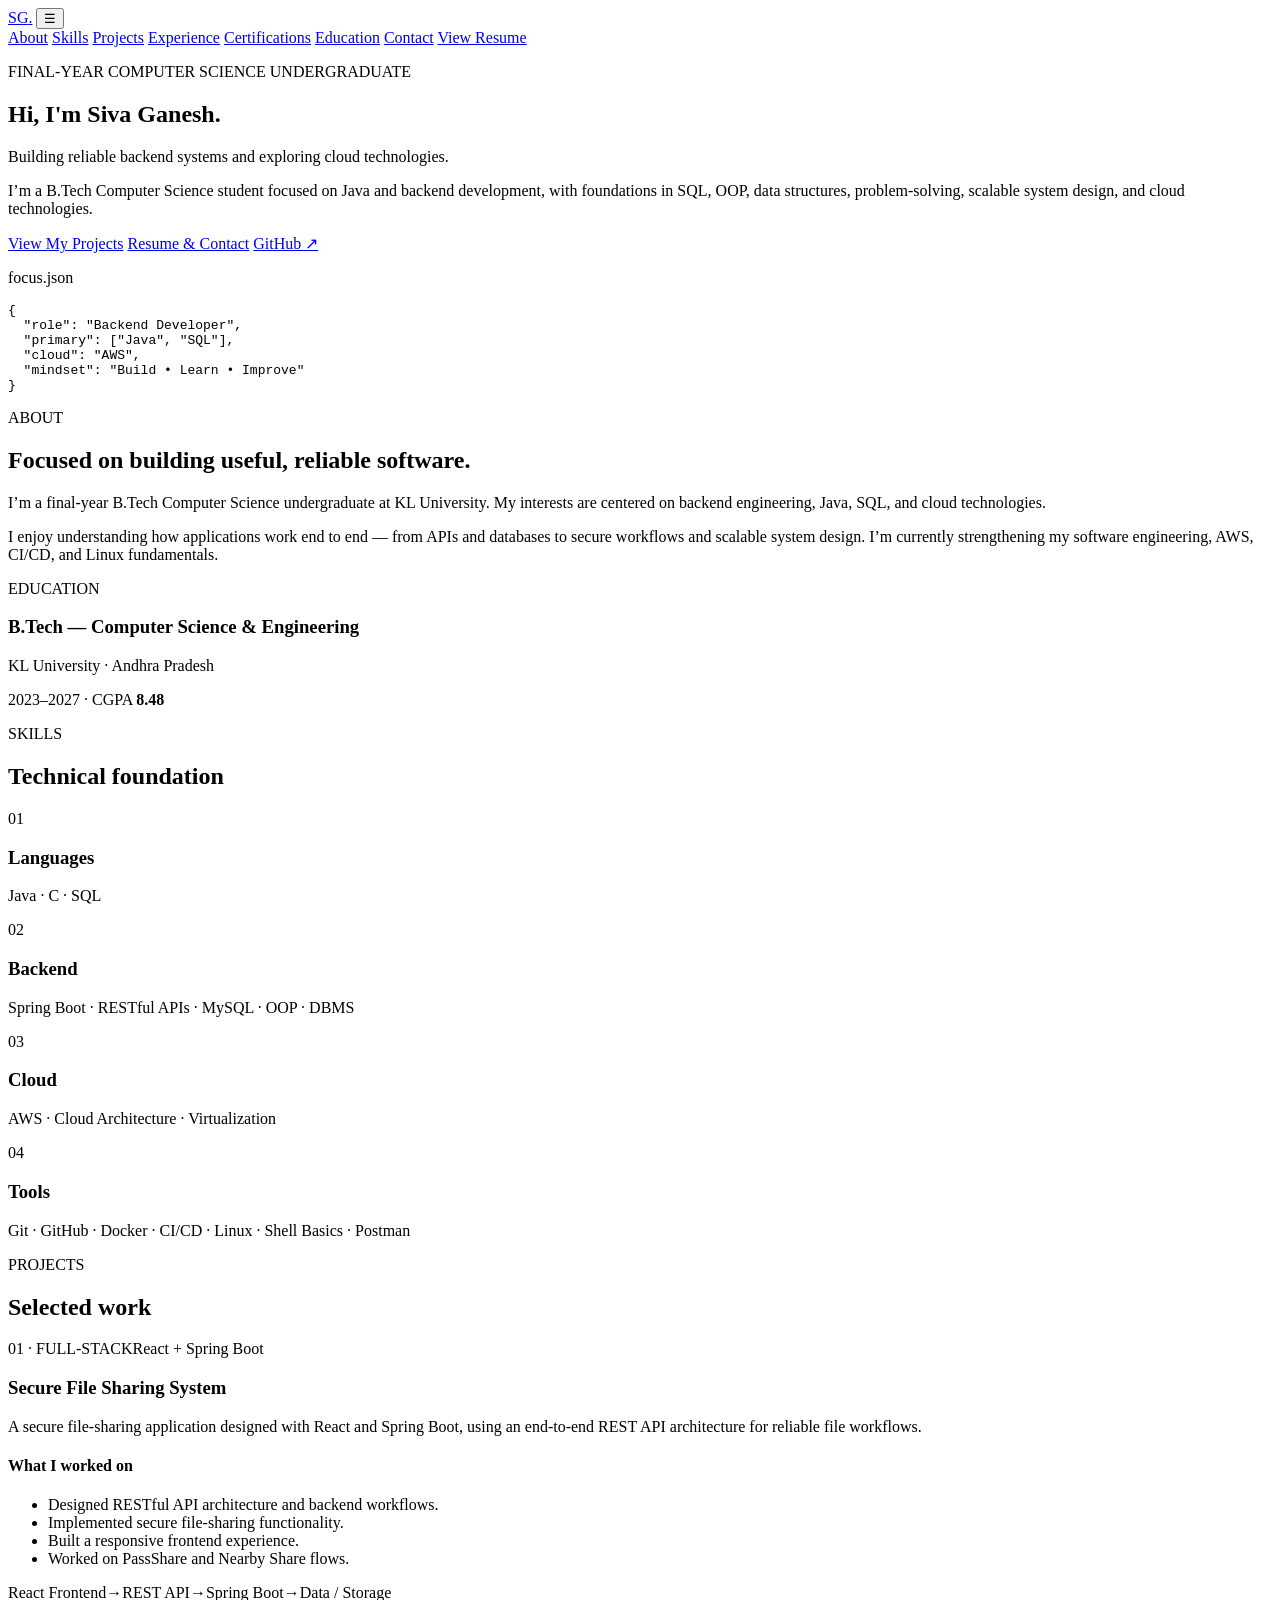
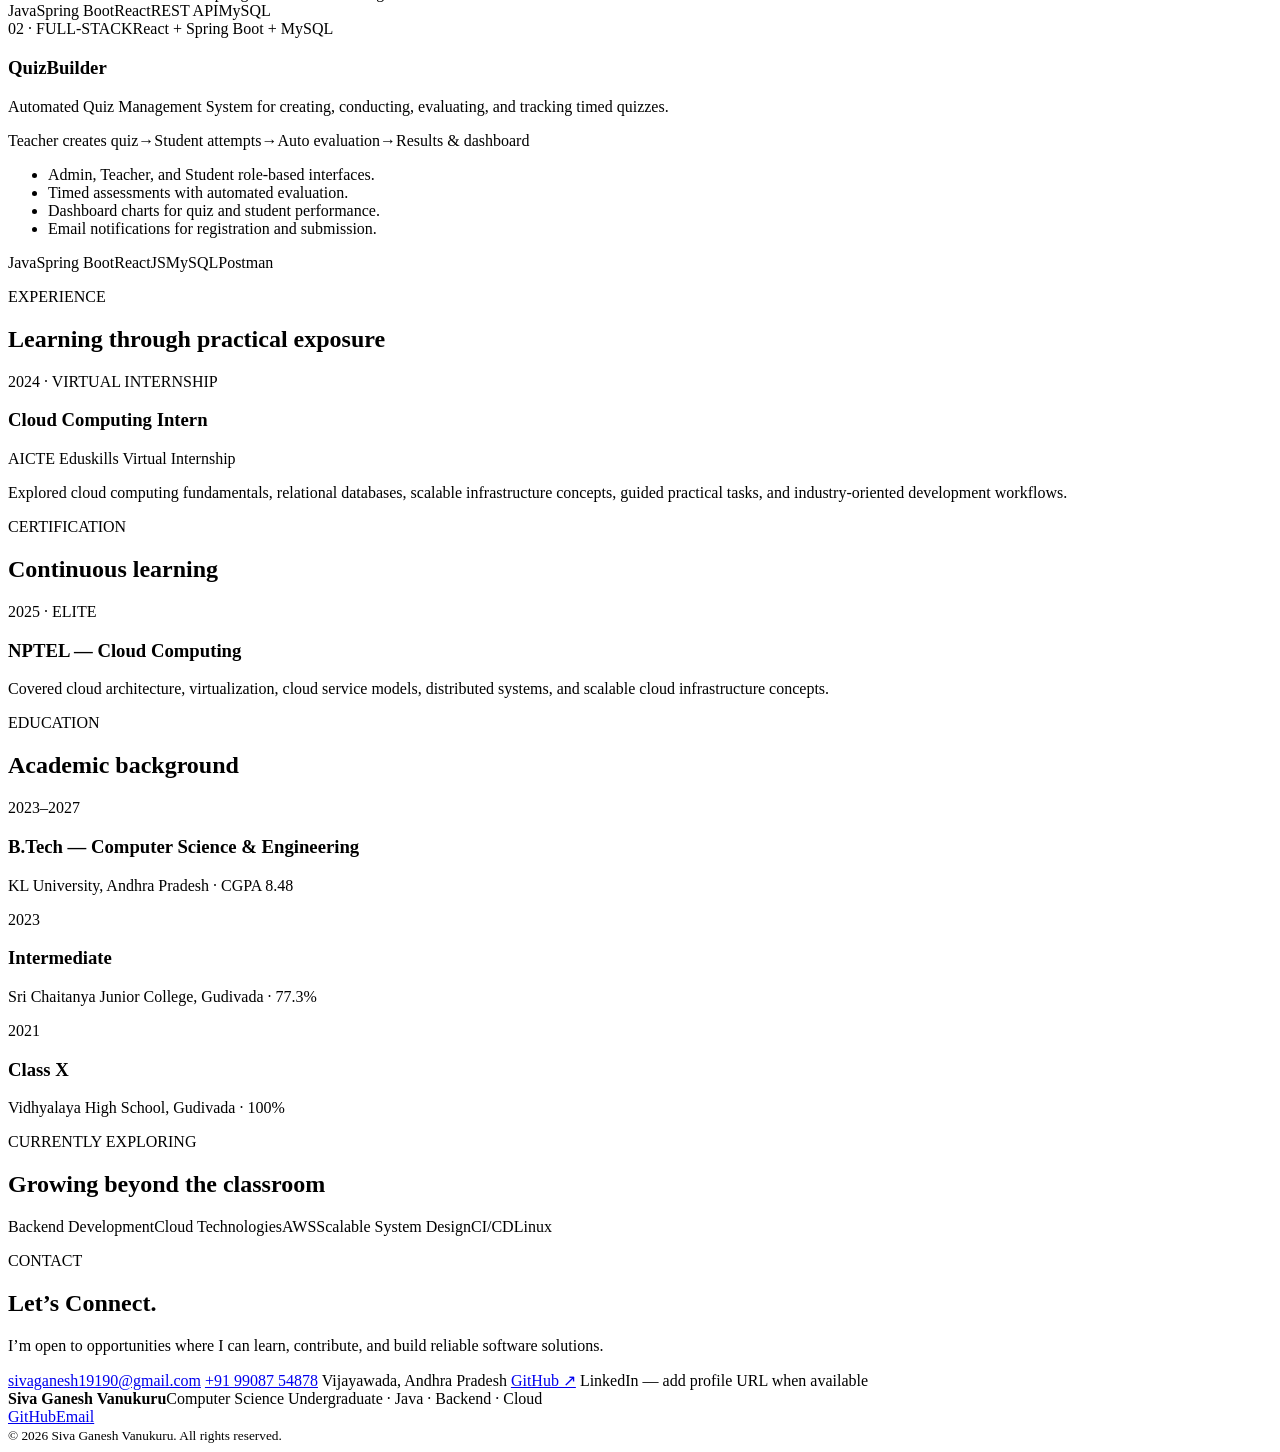
==== index.html @ 3df295ff "Create professional portfolio homepage" ====
<!DOCTYPE html>
<html lang="en">
<head>
  <meta charset="UTF-8">
  <meta name="viewport" content="width=device-width, initial-scale=1.0">
  <meta name="description" content="Siva Ganesh — Computer Science undergraduate focused on Java backend development and cloud technologies.">
  <meta name="theme-color" content="#0b0d10">
  <title>Siva Ganesh | Java Backend & Cloud</title>
  <link rel="stylesheet" href="styles.css">
</head>
<body>
  <header class="site-header">
    <nav class="nav container" aria-label="Primary navigation">
      <a class="brand" href="#home" aria-label="Siva Ganesh home">SG<span>.</span></a>
      <button class="menu-toggle" aria-label="Open navigation" aria-expanded="false">☰</button>
      <div class="nav-links">
        <a href="#about">About</a>
        <a href="#skills">Skills</a>
        <a href="#projects">Projects</a>
        <a href="#experience">Experience</a>
        <a href="#certifications">Certifications</a>
        <a href="#education">Education</a>
        <a href="#contact">Contact</a>
        <a class="nav-cta" href="#contact">View Resume</a>
      </div>
    </nav>
  </header>

  <main id="home">
    <section class="hero container reveal">
      <div class="hero-copy">
        <p class="eyebrow">FINAL-YEAR COMPUTER SCIENCE UNDERGRADUATE</p>
        <h1>Hi, I'm <span>Siva Ganesh.</span></h1>
        <p class="hero-title">Building reliable backend systems and exploring cloud technologies.</p>
        <p class="hero-text">I’m a B.Tech Computer Science student focused on Java and backend development, with foundations in SQL, OOP, data structures, problem-solving, scalable system design, and cloud technologies.</p>
        <div class="actions">
          <a class="button primary" href="#projects">View My Projects</a>
          <a class="button secondary" href="#contact">Resume & Contact</a>
          <a class="text-link" href="https://github.com/2300032599" target="_blank" rel="noopener">GitHub ↗</a>
        </div>
      </div>
      <div class="hero-card" aria-label="Professional focus">
        <div class="terminal-dot"><i></i><i></i><i></i></div>
        <p class="code-muted">focus.json</p>
        <pre><code>{
  "role": "Backend Developer",
  "primary": ["Java", "SQL"],
  "cloud": "AWS",
  "mindset": "Build • Learn • Improve"
}</code></pre>
      </div>
    </section>

    <section id="about" class="section container reveal">
      <div class="section-heading"><p class="eyebrow">ABOUT</p><h2>Focused on building useful, reliable software.</h2></div>
      <div class="about-grid">
        <div class="about-copy">
          <p>I’m a final-year B.Tech Computer Science undergraduate at KL University. My interests are centered on backend engineering, Java, SQL, and cloud technologies.</p>
          <p>I enjoy understanding how applications work end to end — from APIs and databases to secure workflows and scalable system design. I’m currently strengthening my software engineering, AWS, CI/CD, and Linux fundamentals.</p>
        </div>
        <div class="info-card">
          <span>EDUCATION</span>
          <h3>B.Tech — Computer Science & Engineering</h3>
          <p>KL University · Andhra Pradesh</p>
          <p>2023–2027 · CGPA <strong>8.48</strong></p>
        </div>
      </div>
    </section>

    <section id="skills" class="section container reveal">
      <div class="section-heading"><p class="eyebrow">SKILLS</p><h2>Technical foundation</h2></div>
      <div class="skills-grid">
        <article class="skill-card"><span class="skill-number">01</span><h3>Languages</h3><p>Java · C · SQL</p></article>
        <article class="skill-card"><span class="skill-number">02</span><h3>Backend</h3><p>Spring Boot · RESTful APIs · MySQL · OOP · DBMS</p></article>
        <article class="skill-card"><span class="skill-number">03</span><h3>Cloud</h3><p>AWS · Cloud Architecture · Virtualization</p></article>
        <article class="skill-card"><span class="skill-number">04</span><h3>Tools</h3><p>Git · GitHub · Docker · CI/CD · Linux · Shell Basics · Postman</p></article>
      </div>
    </section>

    <section id="projects" class="section container reveal">
      <div class="section-heading"><p class="eyebrow">PROJECTS</p><h2>Selected work</h2></div>
      <div class="projects">
        <article class="project-card featured">
          <div class="project-top"><span class="project-label">01 · FULL-STACK</span><span>React + Spring Boot</span></div>
          <h3>Secure File Sharing System</h3>
          <p>A secure file-sharing application designed with React and Spring Boot, using an end-to-end REST API architecture for reliable file workflows.</p>
          <div class="project-layout">
            <div>
              <h4>What I worked on</h4>
              <ul><li>Designed RESTful API architecture and backend workflows.</li><li>Implemented secure file-sharing functionality.</li><li>Built a responsive frontend experience.</li><li>Worked on PassShare and Nearby Share flows.</li></ul>
            </div>
            <div class="architecture"><span>React Frontend</span><b>→</b><span>REST API</span><b>→</b><span>Spring Boot</span><b>→</b><span>Data / Storage</span></div>
          </div>
          <div class="tags"><span>Java</span><span>Spring Boot</span><span>React</span><span>REST API</span><span>MySQL</span></div>
        </article>

        <article class="project-card">
          <div class="project-top"><span class="project-label">02 · FULL-STACK</span><span>React + Spring Boot + MySQL</span></div>
          <h3>QuizBuilder</h3>
          <p>Automated Quiz Management System for creating, conducting, evaluating, and tracking timed quizzes.</p>
          <div class="workflow"><span>Teacher creates quiz</span><b>→</b><span>Student attempts</span><b>→</b><span>Auto evaluation</span><b>→</b><span>Results & dashboard</span></div>
          <ul class="compact-list"><li>Admin, Teacher, and Student role-based interfaces.</li><li>Timed assessments with automated evaluation.</li><li>Dashboard charts for quiz and student performance.</li><li>Email notifications for registration and submission.</li></ul>
          <div class="tags"><span>Java</span><span>Spring Boot</span><span>ReactJS</span><span>MySQL</span><span>Postman</span></div>
        </article>
      </div>
    </section>

    <section id="experience" class="section container reveal">
      <div class="section-heading"><p class="eyebrow">EXPERIENCE</p><h2>Learning through practical exposure</h2></div>
      <article class="timeline-card">
        <div><span class="project-label">2024 · VIRTUAL INTERNSHIP</span><h3>Cloud Computing Intern</h3><p>AICTE Eduskills Virtual Internship</p></div>
        <div><p>Explored cloud computing fundamentals, relational databases, scalable infrastructure concepts, guided practical tasks, and industry-oriented development workflows.</p></div>
      </article>
    </section>

    <section id="certifications" class="section container reveal">
      <div class="section-heading"><p class="eyebrow">CERTIFICATION</p><h2>Continuous learning</h2></div>
      <article class="cert-card"><div><span class="project-label">2025 · ELITE</span><h3>NPTEL — Cloud Computing</h3></div><p>Covered cloud architecture, virtualization, cloud service models, distributed systems, and scalable cloud infrastructure concepts.</p></article>
    </section>

    <section id="education" class="section container reveal">
      <div class="section-heading"><p class="eyebrow">EDUCATION</p><h2>Academic background</h2></div>
      <div class="education-list">
        <div><span>2023–2027</span><h3>B.Tech — Computer Science & Engineering</h3><p>KL University, Andhra Pradesh · CGPA 8.48</p></div>
        <div><span>2023</span><h3>Intermediate</h3><p>Sri Chaitanya Junior College, Gudivada · 77.3%</p></div>
        <div><span>2021</span><h3>Class X</h3><p>Vidhyalaya High School, Gudivada · 100%</p></div>
      </div>
    </section>

    <section class="section container reveal">
      <div class="section-heading"><p class="eyebrow">CURRENTLY EXPLORING</p><h2>Growing beyond the classroom</h2></div>
      <div class="explore-grid"><span>Backend Development</span><span>Cloud Technologies</span><span>AWS</span><span>Scalable System Design</span><span>CI/CD</span><span>Linux</span></div>
    </section>

    <section id="contact" class="contact section reveal">
      <div class="container contact-inner">
        <div><p class="eyebrow">CONTACT</p><h2>Let’s Connect.</h2><p>I’m open to opportunities where I can learn, contribute, and build reliable software solutions.</p></div>
        <div class="contact-details">
          <a href="mailto:sivaganesh19190@gmail.com">sivaganesh19190@gmail.com</a>
          <a href="tel:+919908754878">+91 99087 54878</a>
          <span>Vijayawada, Andhra Pradesh</span>
          <a href="https://github.com/2300032599" target="_blank" rel="noopener">GitHub ↗</a>
          <span class="muted">LinkedIn — add profile URL when available</span>
        </div>
      </div>
    </section>
  </main>

  <footer class="footer"><div class="container footer-inner"><div><strong>Siva Ganesh Vanukuru</strong><span>Computer Science Undergraduate · Java · Backend · Cloud</span></div><div><a href="https://github.com/2300032599" target="_blank" rel="noopener">GitHub</a><a href="mailto:sivaganesh19190@gmail.com">Email</a></div><small>© 2026 Siva Ganesh Vanukuru. All rights reserved.</small></div></footer>
  <script src="script.js"></script>
</body>
</html>
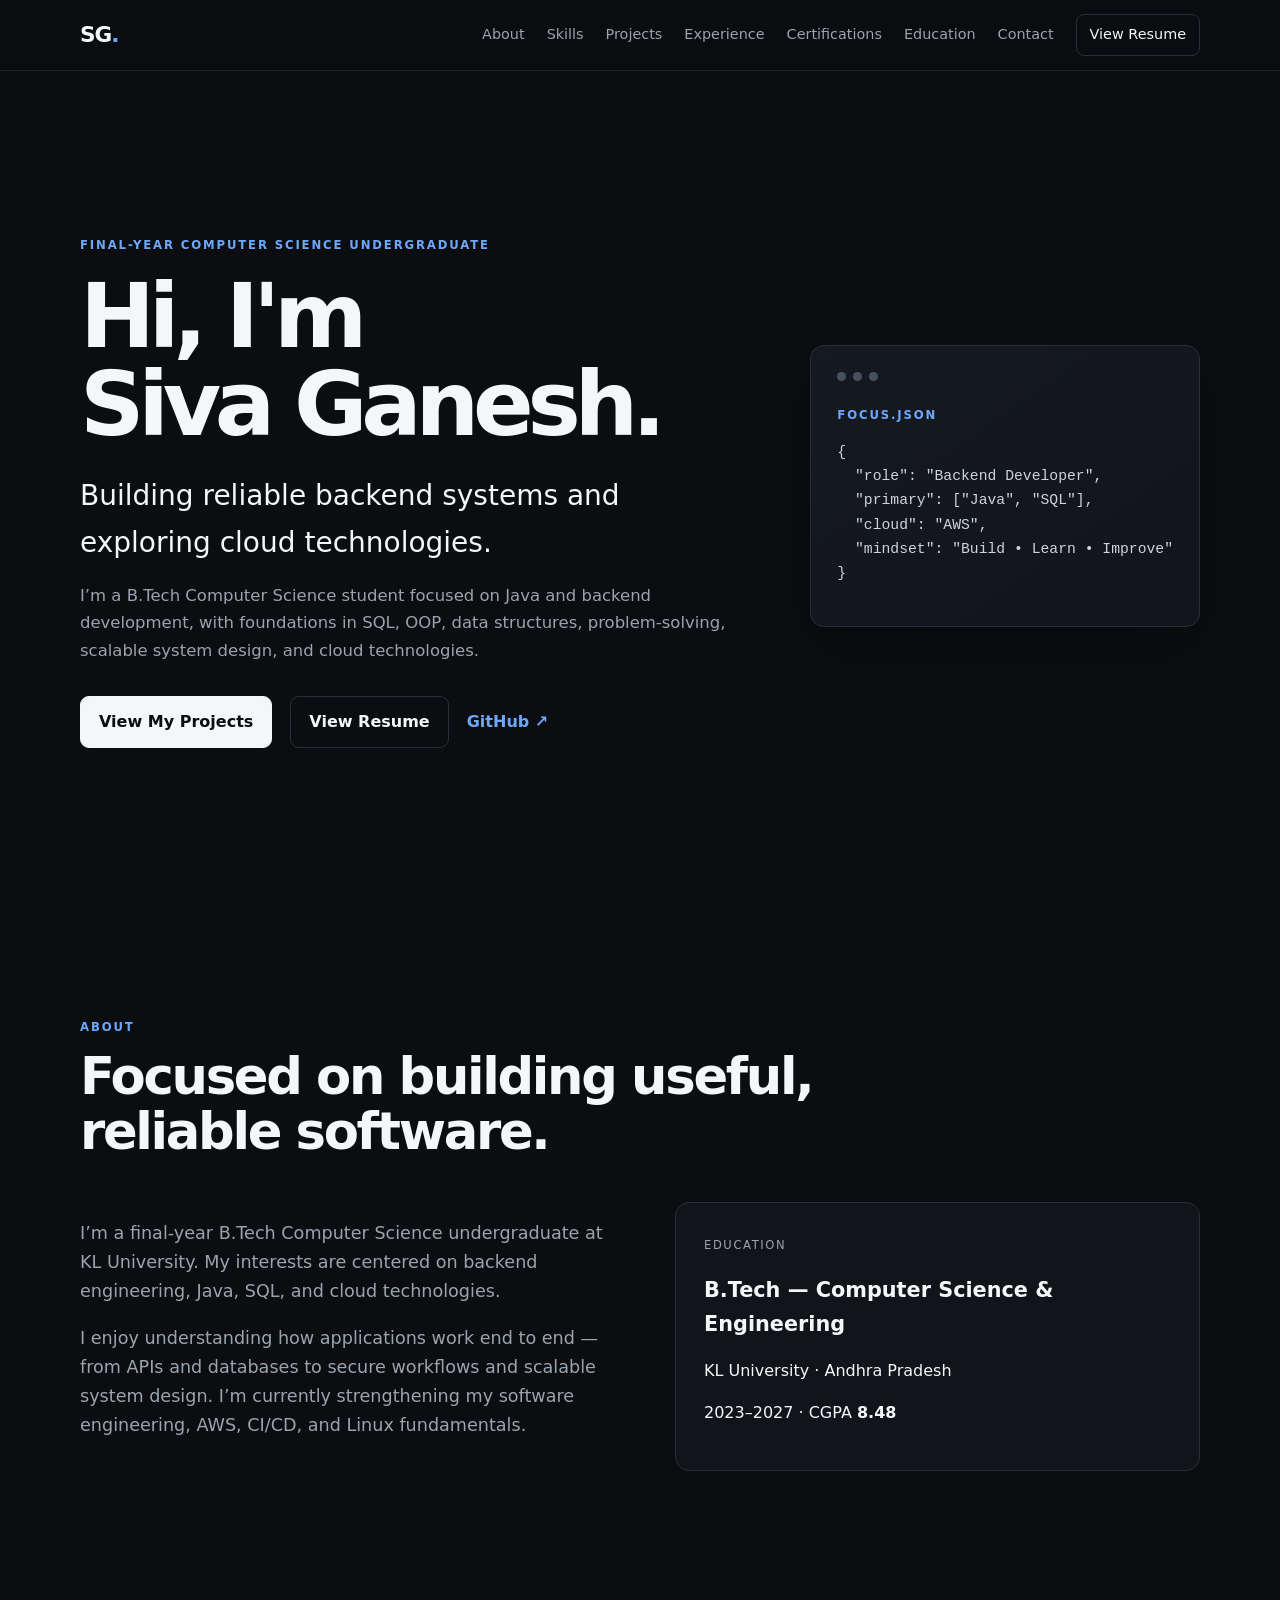
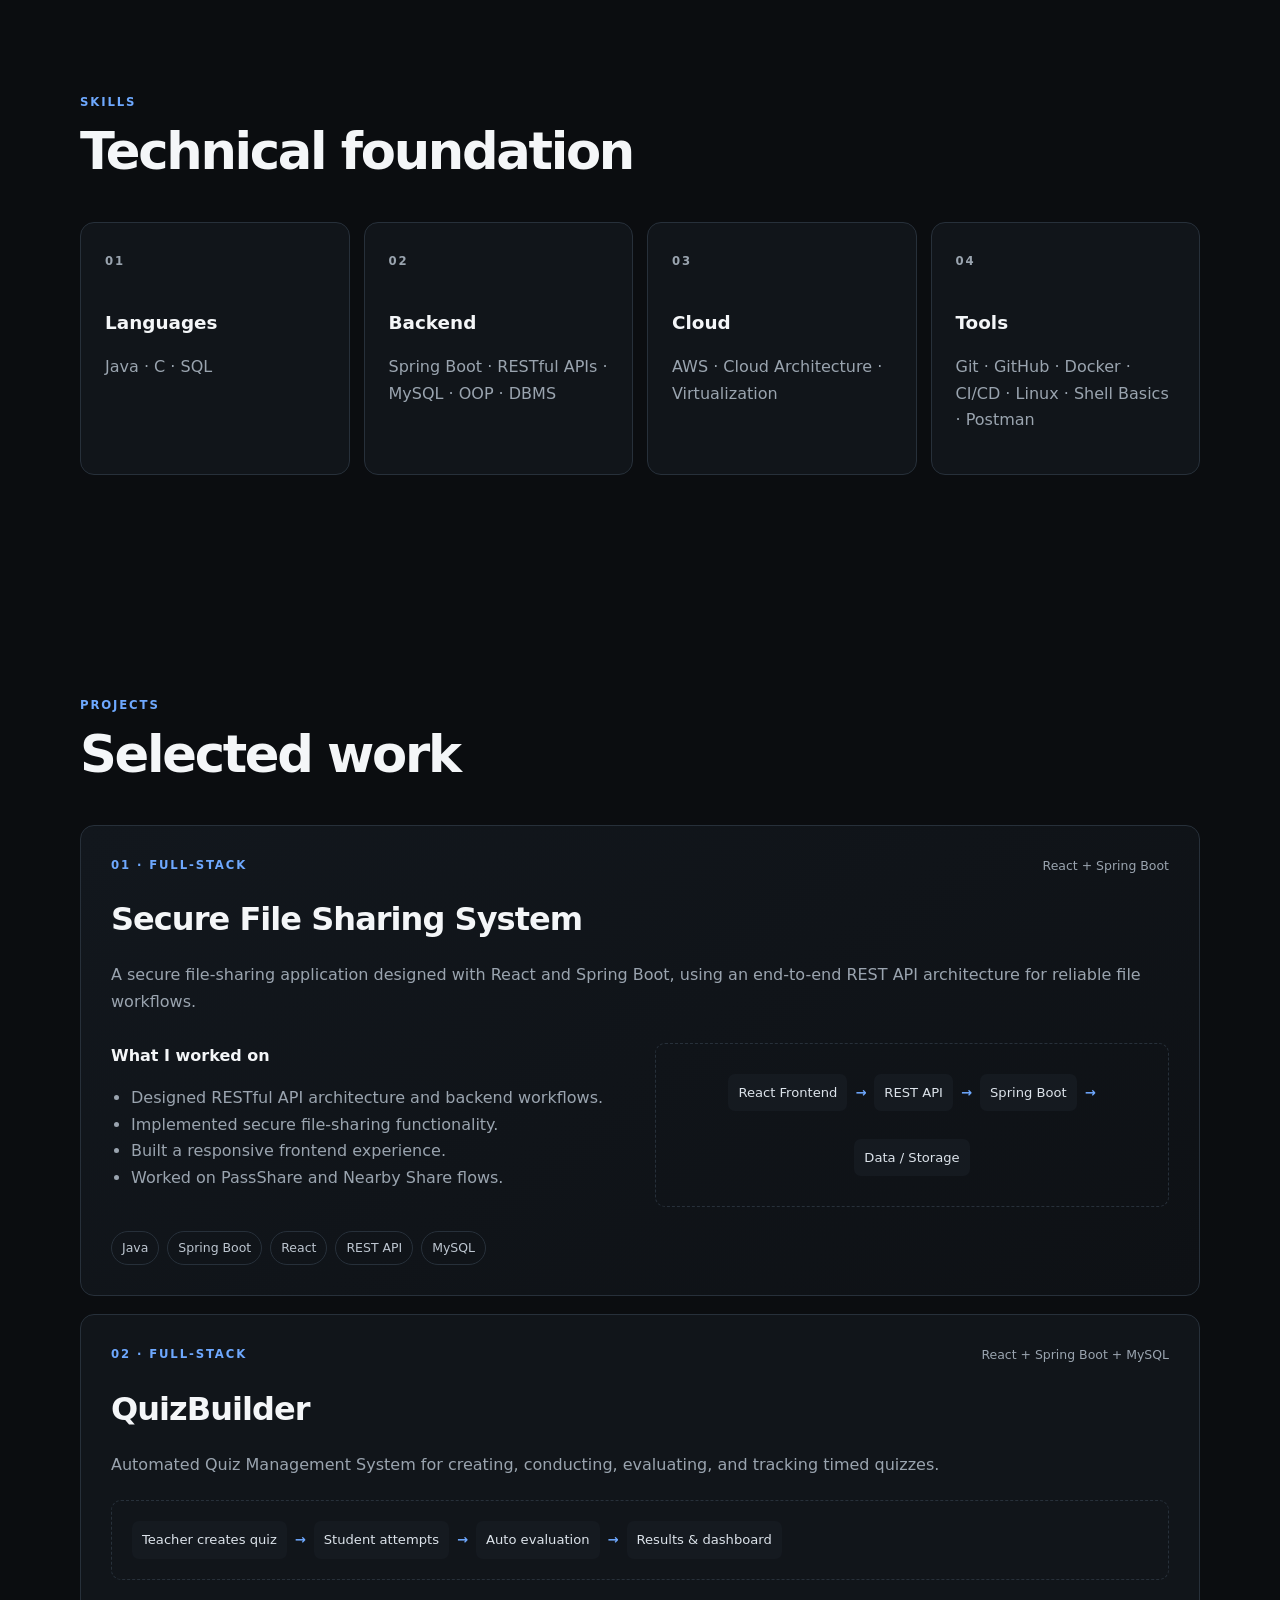
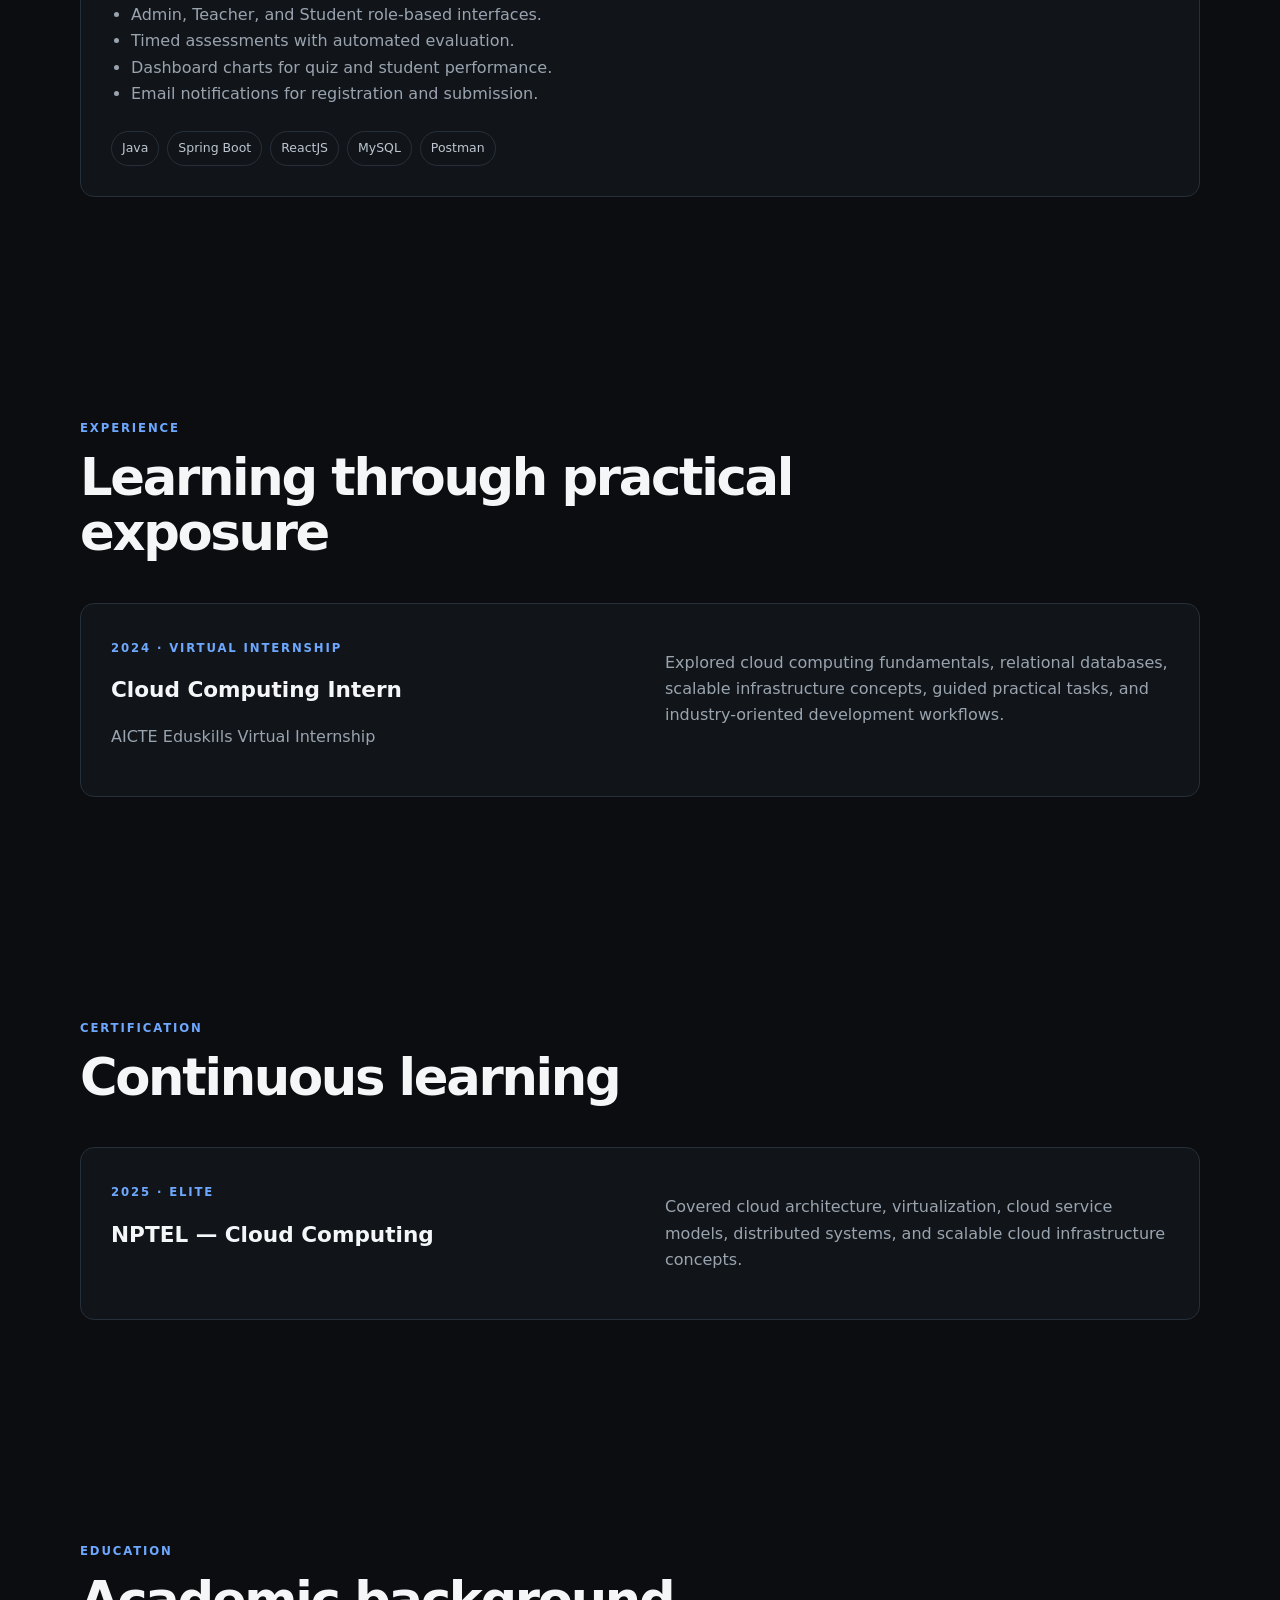
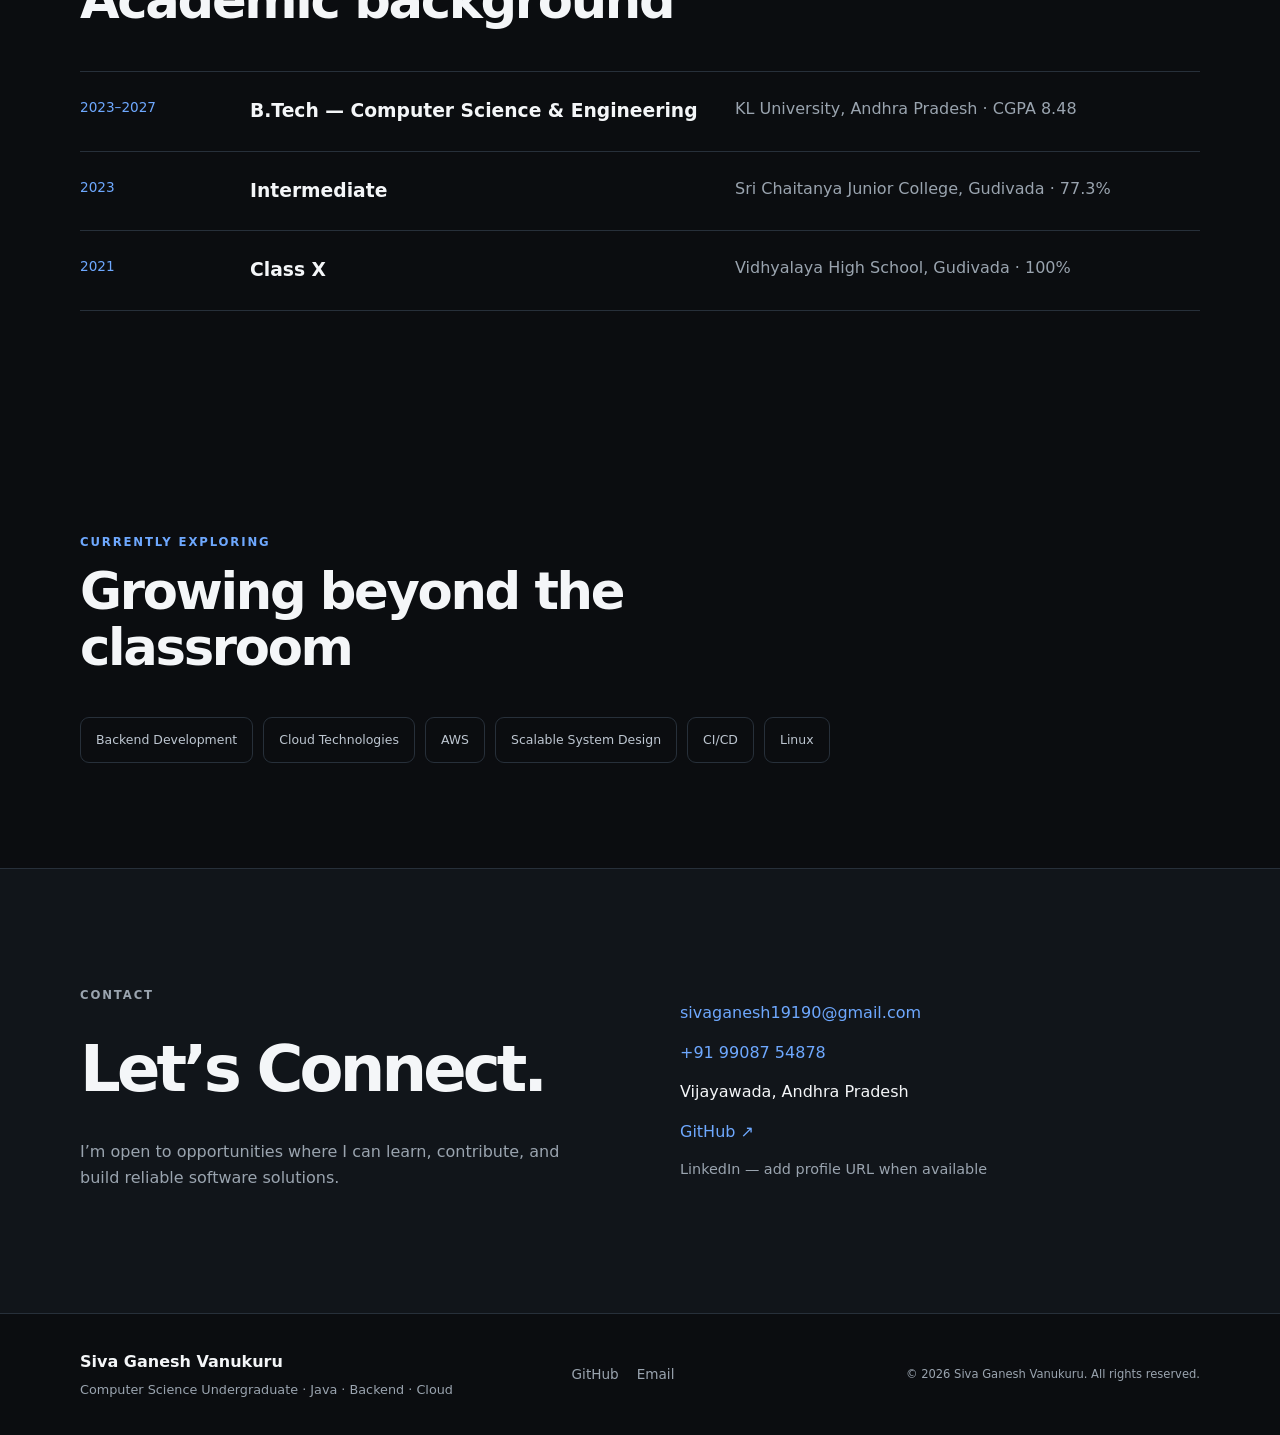
==== commit b3f0cf59: "Connect portfolio resume buttons to resumeSG.pdf" ====
--- a/index.html
+++ b/index.html
@@ -21,7 +21,7 @@
         <a href="#certifications">Certifications</a>
         <a href="#education">Education</a>
         <a href="#contact">Contact</a>
-        <a class="nav-cta" href="#contact">View Resume</a>
+        <a class="nav-cta" href="resumeSG.pdf" target="_blank" rel="noopener">View Resume</a>
       </div>
     </nav>
   </header>
@@ -35,7 +35,7 @@
         <p class="hero-text">I’m a B.Tech Computer Science student focused on Java and backend development, with foundations in SQL, OOP, data structures, problem-solving, scalable system design, and cloud technologies.</p>
         <div class="actions">
           <a class="button primary" href="#projects">View My Projects</a>
-          <a class="button secondary" href="#contact">Resume & Contact</a>
+          <a class="button secondary" href="resumeSG.pdf" target="_blank" rel="noopener">View Resume</a>
           <a class="text-link" href="https://github.com/2300032599" target="_blank" rel="noopener">GitHub ↗</a>
         </div>
       </div>
--- a/styles.css
+++ b/styles.css
@@ -0,0 +1 @@
+:root{--bg:#0b0d10;--surface:#11151a;--surface2:#151a20;--text:#f4f6f8;--muted:#9aa4af;--line:#27303a;--accent:#6ea8fe;--max:1120px}*{box-sizing:border-box}html{scroll-behavior:smooth}body{margin:0;background:var(--bg);color:var(--text);font-family:Inter,ui-sans-serif,system-ui,-apple-system,BlinkMacSystemFont,"Segoe UI",sans-serif;line-height:1.65}a{color:inherit;text-decoration:none}.container{width:min(calc(100% - 40px),var(--max));margin:auto}.site-header{position:sticky;top:0;z-index:20;background:rgba(11,13,16,.88);backdrop-filter:blur(14px);border-bottom:1px solid rgba(39,48,58,.7)}.nav{min-height:70px;display:flex;align-items:center;justify-content:space-between}.brand{font-size:1.35rem;font-weight:800;letter-spacing:-.05em}.brand span{color:var(--accent)}.nav-links{display:flex;align-items:center;gap:22px;font-size:.9rem;color:var(--muted)}.nav-links a:hover,.text-link:hover,.contact-details a:hover{color:var(--text)}.nav-cta{border:1px solid var(--line);padding:8px 13px;border-radius:8px;color:var(--text)}.menu-toggle{display:none;background:none;border:0;color:var(--text);font-size:1.5rem}.hero{min-height:calc(100vh - 70px);display:grid;grid-template-columns:1.3fr .7fr;align-items:center;gap:70px;padding:80px 0}.eyebrow,.project-label,.code-muted,.skill-number{font-size:.73rem;letter-spacing:.16em;text-transform:uppercase;color:var(--accent);font-weight:700}.hero h1{font-size:clamp(3.2rem,7vw,6.2rem);line-height:.98;letter-spacing:-.07em;margin:18px 0}.hero h1 span{display:block}.hero-title{font-size:clamp(1.25rem,2.5vw,1.75rem);max-width:720px;margin:25px 0 14px}.hero-text{color:var(--muted);max-width:720px;font-size:1.03rem}.actions{display:flex;align-items:center;gap:18px;flex-wrap:wrap;margin-top:32px}.button{padding:12px 18px;border-radius:9px;font-weight:700;border:1px solid var(--line)}.button.primary{background:var(--text);color:var(--bg);border-color:var(--text)}.button.secondary{background:transparent}.text-link{color:var(--accent);font-weight:700}.hero-card{background:linear-gradient(145deg,var(--surface2),var(--surface));border:1px solid var(--line);border-radius:14px;padding:26px;box-shadow:0 20px 60px rgba(0,0,0,.25)}.terminal-dot{display:flex;gap:7px;margin-bottom:25px}.terminal-dot i{width:9px;height:9px;border-radius:50%;background:#46515d}.hero-card pre{overflow:auto;color:#cbd5df;font-size:.92rem}.section{padding:105px 0}.section-heading{max-width:760px;margin-bottom:42px}.section-heading h2{font-size:clamp(2rem,4vw,3.5rem);line-height:1.08;letter-spacing:-.045em;margin:12px 0}.about-grid{display:grid;grid-template-columns:1fr 1fr;gap:70px}.about-copy{font-size:1.1rem;color:var(--muted)}.info-card,.skill-card,.project-card,.timeline-card,.cert-card{border:1px solid var(--line);background:var(--surface);border-radius:14px}.info-card{padding:28px}.info-card span{font-size:.72rem;color:var(--muted);letter-spacing:.14em}.info-card h3{font-size:1.3rem;margin:16px 0 5px}.skills-grid{display:grid;grid-template-columns:repeat(4,1fr);gap:14px}.skill-card{padding:24px;min-height:190px}.skill-number{color:var(--muted)}.skill-card h3{margin:35px 0 8px;font-size:1.15rem}.skill-card p,.project-card p,.timeline-card p,.cert-card p{color:var(--muted)}.projects{display:grid;gap:18px}.project-card{padding:30px}.featured{background:linear-gradient(145deg,#12171d,#0e1115)}.project-top{display:flex;justify-content:space-between;gap:20px;color:var(--muted);font-size:.78rem}.project-card h3{font-size:2rem;letter-spacing:-.03em;margin:17px 0 8px}.project-layout{display:grid;grid-template-columns:1fr 1fr;gap:30px;margin-top:28px}.project-layout h4{margin:0}.project-layout ul,.compact-list{padding-left:20px;color:var(--muted)}.architecture,.workflow{display:flex;align-items:center;justify-content:center;gap:8px;flex-wrap:wrap;border:1px dashed var(--line);padding:20px;border-radius:10px;color:#dce3ea;font-size:.82rem}.architecture span,.workflow span{background:var(--surface2);padding:8px 10px;border-radius:7px}.architecture b,.workflow b{color:var(--accent)}.workflow{justify-content:flex-start;margin:22px 0}.tags{display:flex;gap:8px;flex-wrap:wrap;margin-top:24px}.tags span,.explore-grid span{border:1px solid var(--line);padding:6px 10px;border-radius:999px;color:#bdc6d0;font-size:.78rem}.timeline-card,.cert-card{display:grid;grid-template-columns:1fr 1fr;gap:50px;padding:30px}.timeline-card h3,.cert-card h3{margin:12px 0 0;font-size:1.35rem}.education-list{border-top:1px solid var(--line)}.education-list>div{display:grid;grid-template-columns:150px 1fr 1fr;gap:20px;padding:24px 0;border-bottom:1px solid var(--line)}.education-list span{color:var(--accent);font-size:.85rem}.education-list h3,.education-list p{margin:0}.education-list p{color:var(--muted)}.explore-grid{display:flex;gap:10px;flex-wrap:wrap}.explore-grid span{border-radius:9px;padding:12px 15px}.contact{background:var(--surface);border-top:1px solid var(--line);border-bottom:1px solid var(--line)}.contact-inner{display:grid;grid-template-columns:1fr 1fr;gap:80px}.contact-inner h2{font-size:clamp(2.5rem,5vw,4.5rem);letter-spacing:-.06em;margin:12px 0}.contact-inner p{color:var(--muted);max-width:550px}.contact-details{display:flex;flex-direction:column;gap:13px;justify-content:center}.contact-details a{color:var(--accent)}.muted{color:var(--muted);font-size:.9rem}.footer{padding:35px 0;color:var(--muted)}.footer-inner{display:grid;grid-template-columns:1.5fr 1fr auto;align-items:center;gap:20px}.footer strong,.footer span{display:block}.footer strong{color:var(--text)}.footer span{font-size:.8rem;margin-top:4px}.footer a{margin-right:18px;font-size:.85rem}.footer small{font-size:.72rem}.reveal{opacity:0;transform:translateY(18px);transition:opacity .65s ease,transform .65s ease}.reveal.visible{opacity:1;transform:none}@media(max-width:900px){.nav-links{display:none;position:absolute;left:20px;right:20px;top:70px;background:var(--surface);border:1px solid var(--line);border-radius:10px;padding:18px;flex-direction:column;align-items:flex-start}.nav-links.open{display:flex}.menu-toggle{display:block}.hero,.about-grid,.project-layout,.timeline-card,.cert-card,.contact-inner{grid-template-columns:1fr}.hero{padding:70px 0;gap:40px}.skills-grid{grid-template-columns:1fr 1fr}.education-list>div{grid-template-columns:110px 1fr}}@media(max-width:600px){.container{width:min(calc(100% - 28px),var(--max))}.section{padding:75px 0}.hero h1{font-size:3.3rem}.skills-grid{grid-template-columns:1fr}.project-card{padding:22px}.project-top{flex-direction:column;gap:7px}.education-list>div{grid-template-columns:1fr;gap:6px}.footer-inner{grid-template-columns:1fr}.hero-card{padding:18px}.architecture{justify-content:flex-start}.nav-links{left:14px;right:14px}}
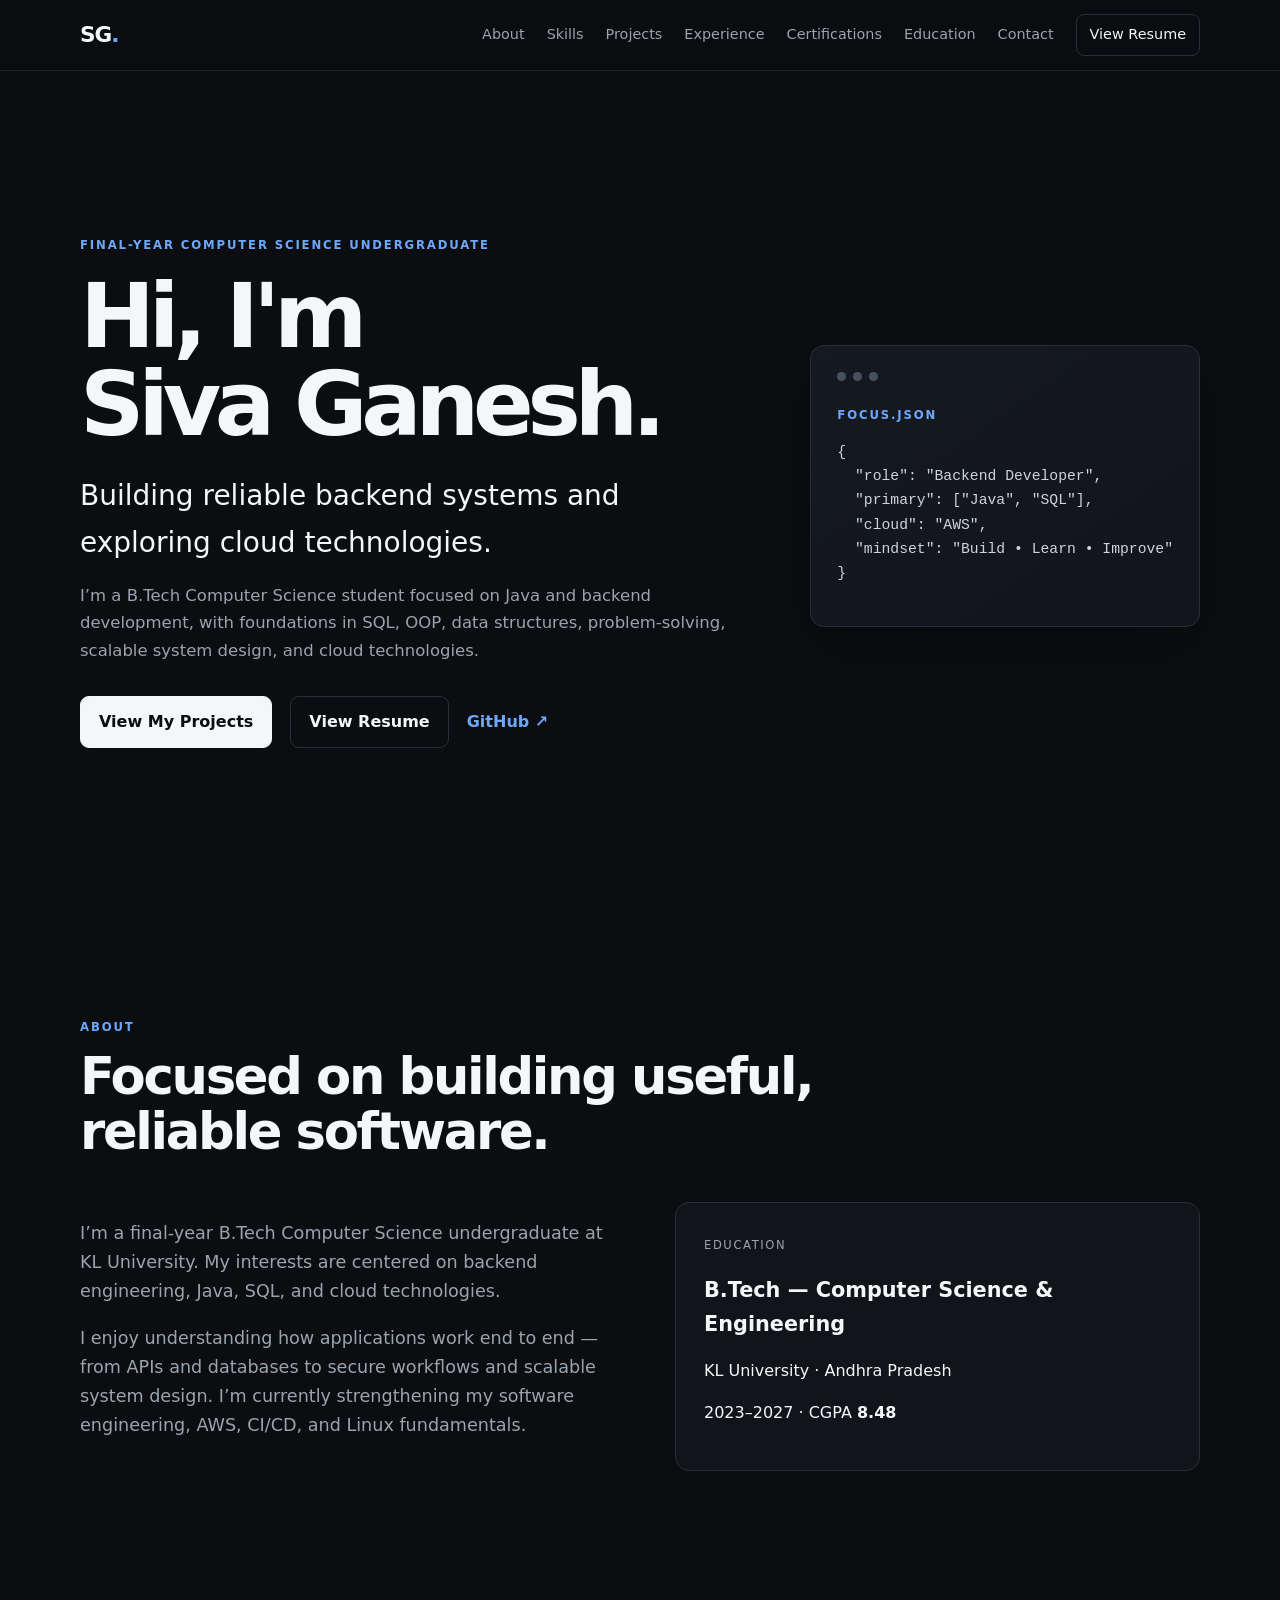
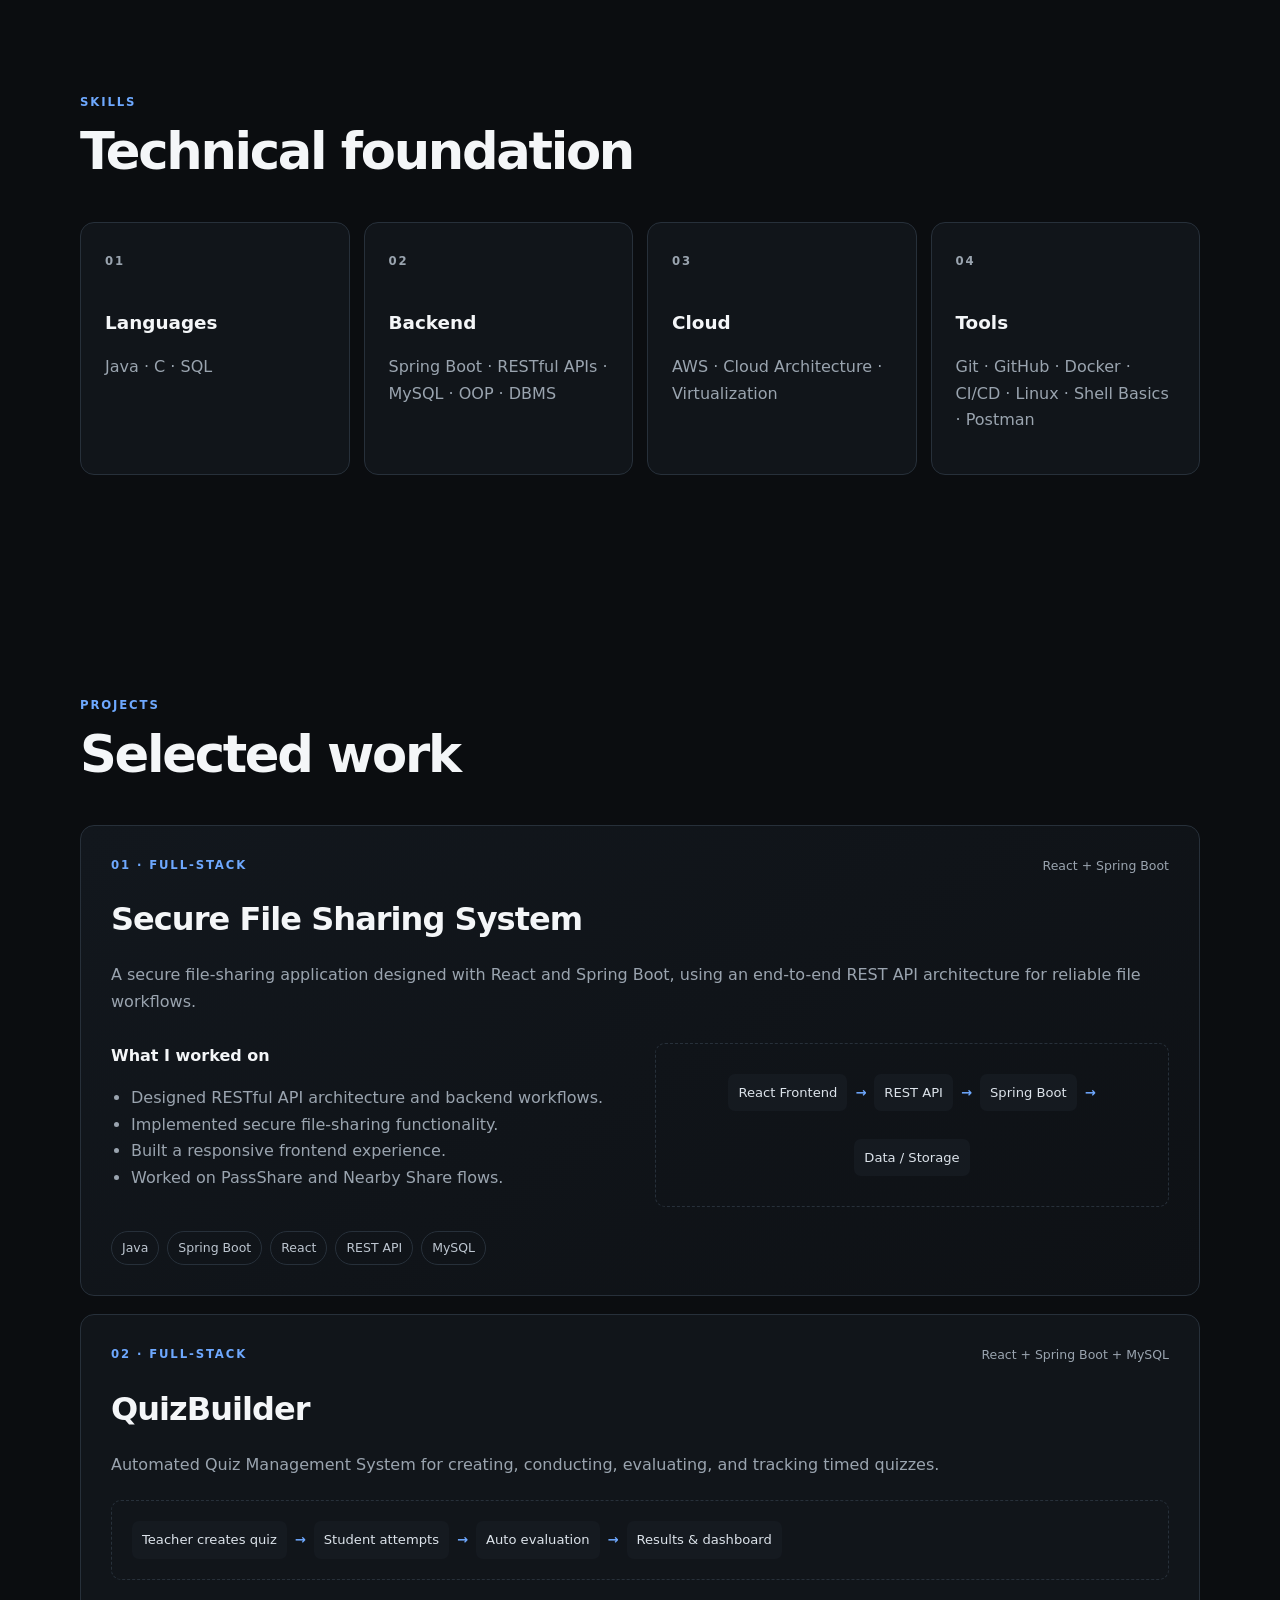
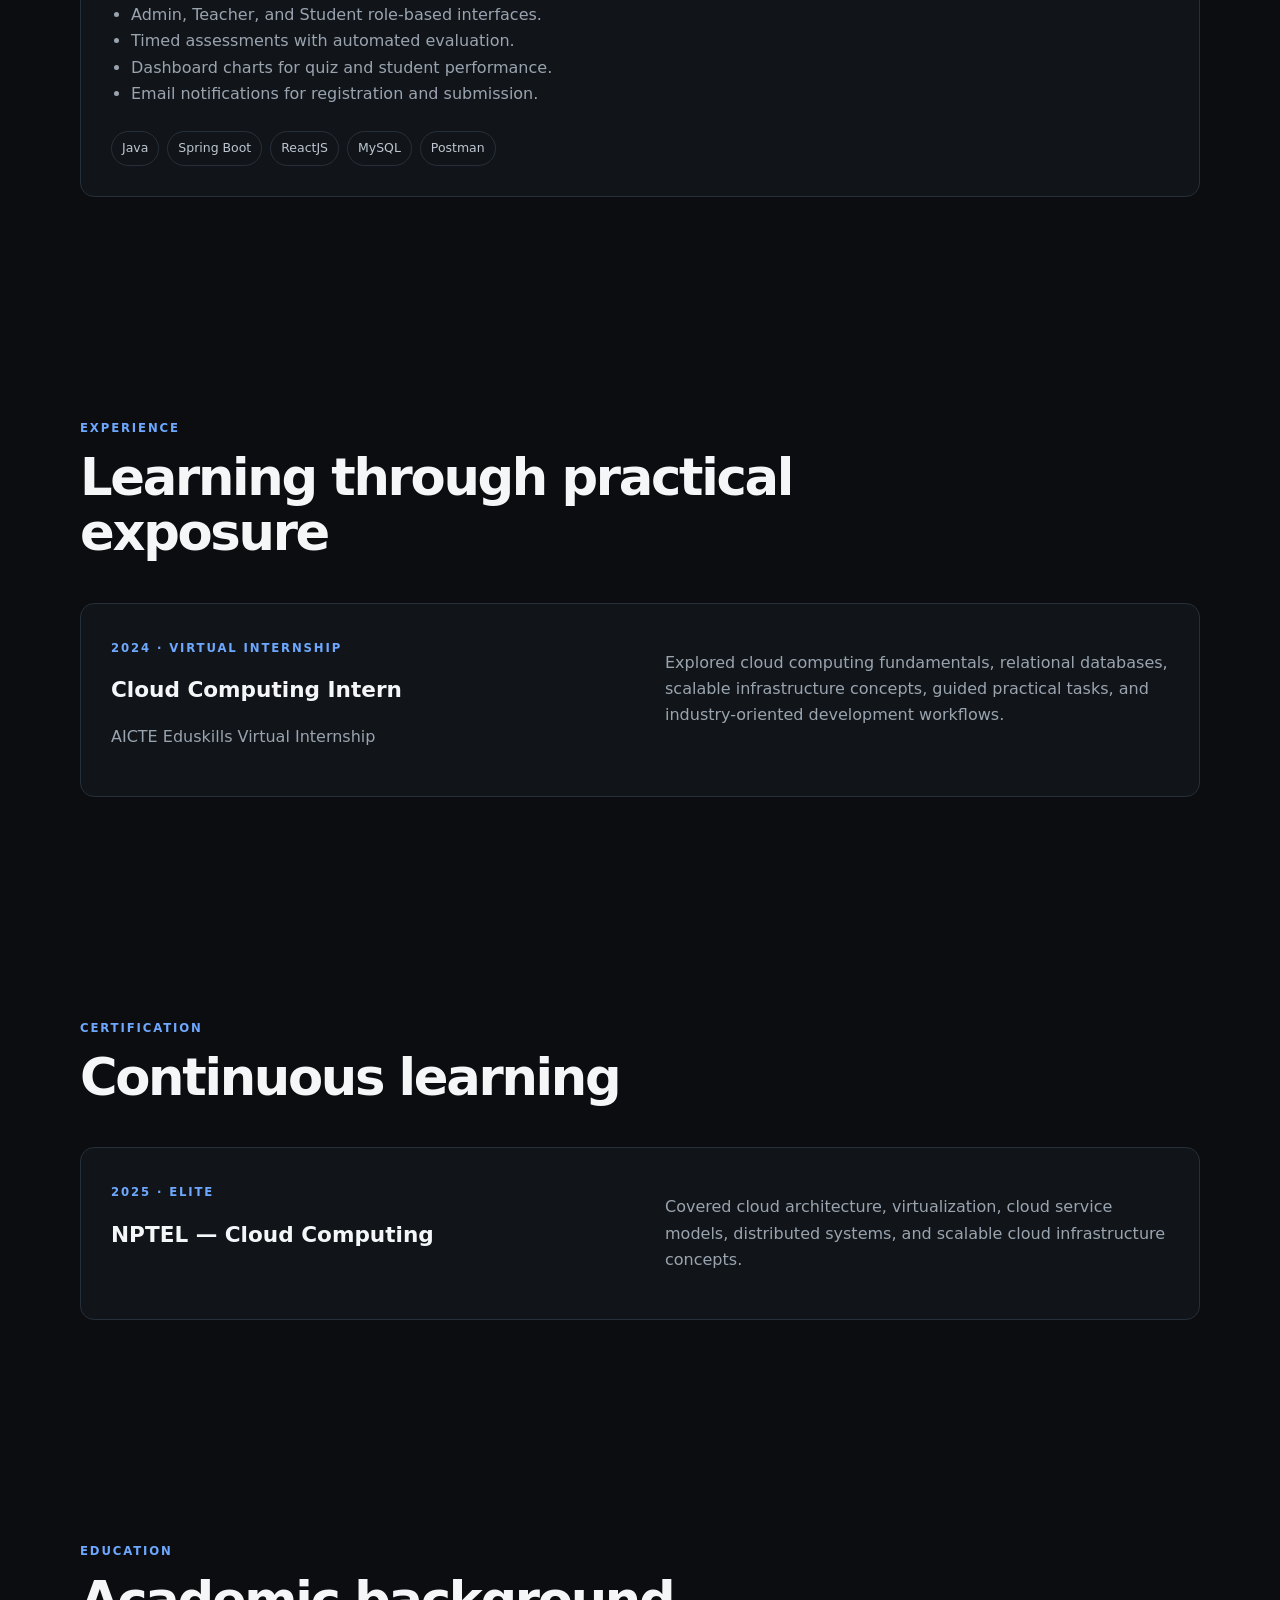
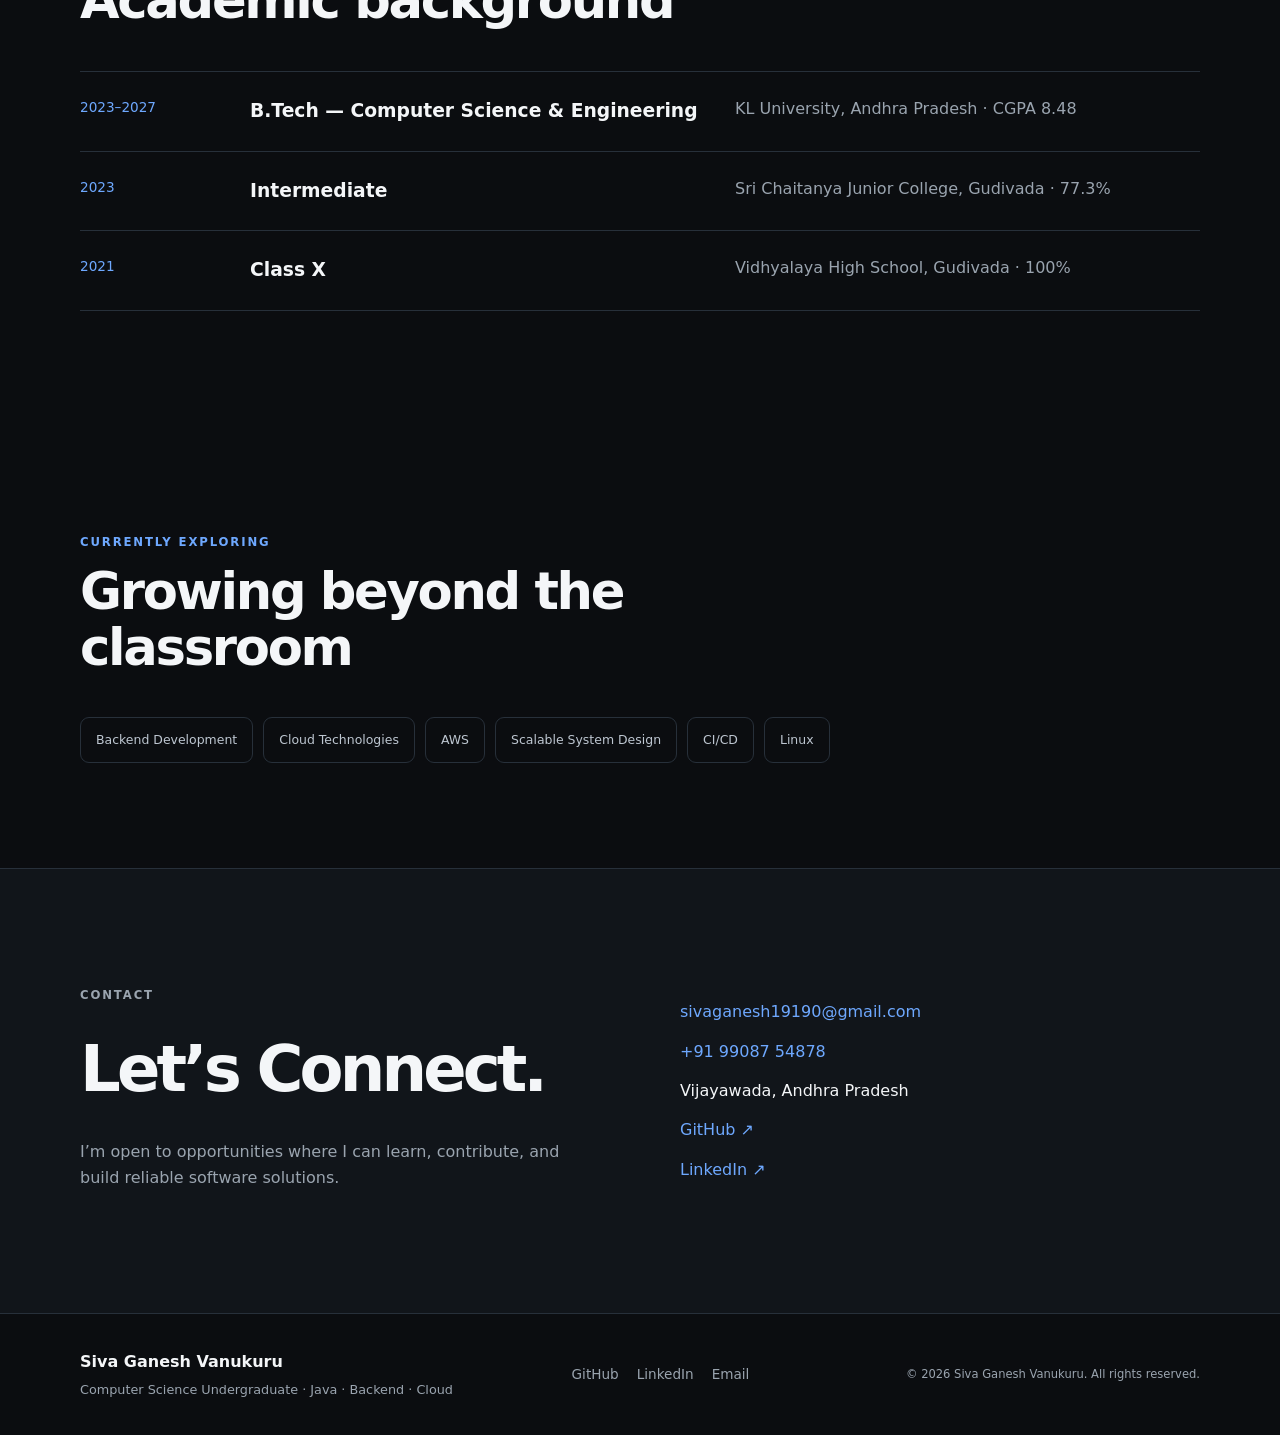
==== commit 0e46c8f3: "Add LinkedIn profile link to portfolio" ====
--- a/index.html
+++ b/index.html
@@ -140,13 +140,13 @@
           <a href="tel:+919908754878">+91 99087 54878</a>
           <span>Vijayawada, Andhra Pradesh</span>
           <a href="https://github.com/2300032599" target="_blank" rel="noopener">GitHub ↗</a>
-          <span class="muted">LinkedIn — add profile URL when available</span>
+          <a href="https://www.linkedin.com/in/vanukuru-siva-ganesh-0585ab351/" target="_blank" rel="noopener">LinkedIn ↗</a>
         </div>
       </div>
     </section>
   </main>
 
-  <footer class="footer"><div class="container footer-inner"><div><strong>Siva Ganesh Vanukuru</strong><span>Computer Science Undergraduate · Java · Backend · Cloud</span></div><div><a href="https://github.com/2300032599" target="_blank" rel="noopener">GitHub</a><a href="mailto:sivaganesh19190@gmail.com">Email</a></div><small>© 2026 Siva Ganesh Vanukuru. All rights reserved.</small></div></footer>
+  <footer class="footer"><div class="container footer-inner"><div><strong>Siva Ganesh Vanukuru</strong><span>Computer Science Undergraduate · Java · Backend · Cloud</span></div><div><a href="https://github.com/2300032599" target="_blank" rel="noopener">GitHub</a><a href="https://www.linkedin.com/in/vanukuru-siva-ganesh-0585ab351/" target="_blank" rel="noopener">LinkedIn</a><a href="mailto:sivaganesh19190@gmail.com">Email</a></div><small>© 2026 Siva Ganesh Vanukuru. All rights reserved.</small></div></footer>
   <script src="script.js"></script>
 </body>
 </html>
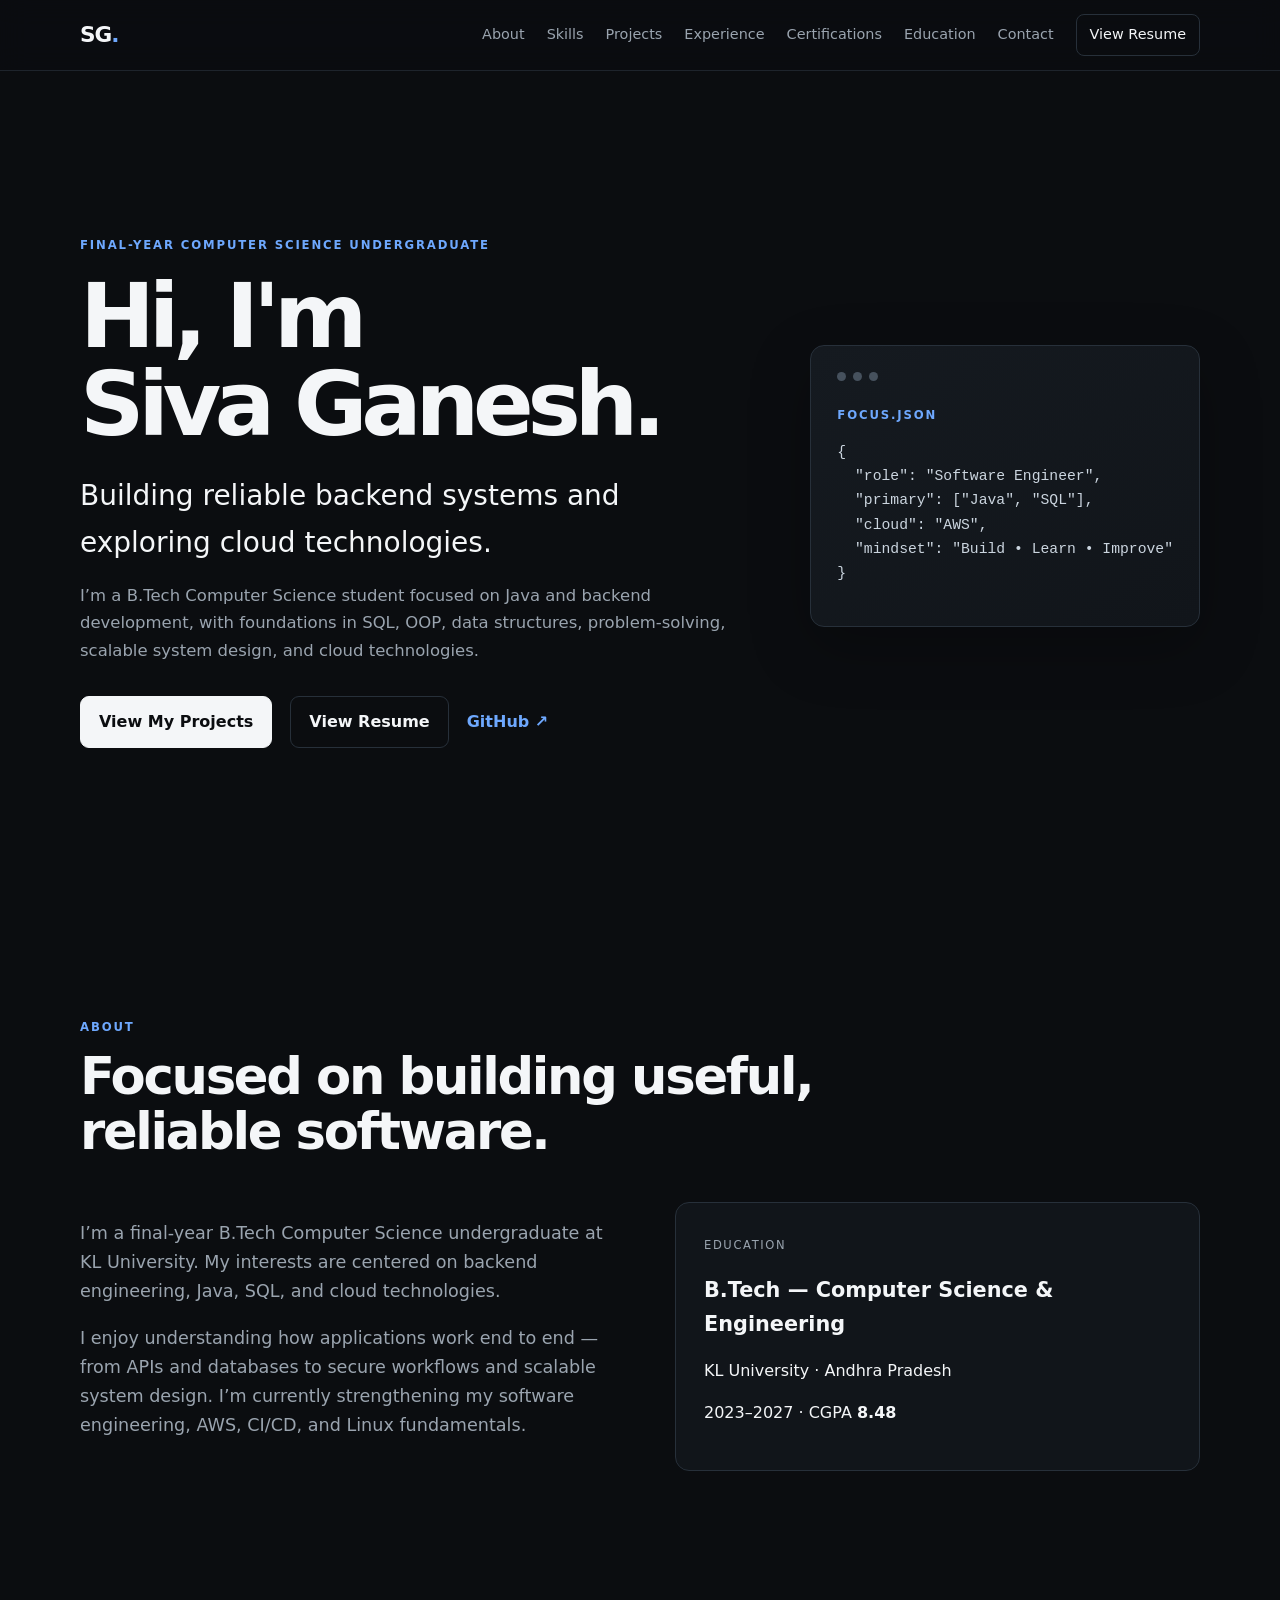
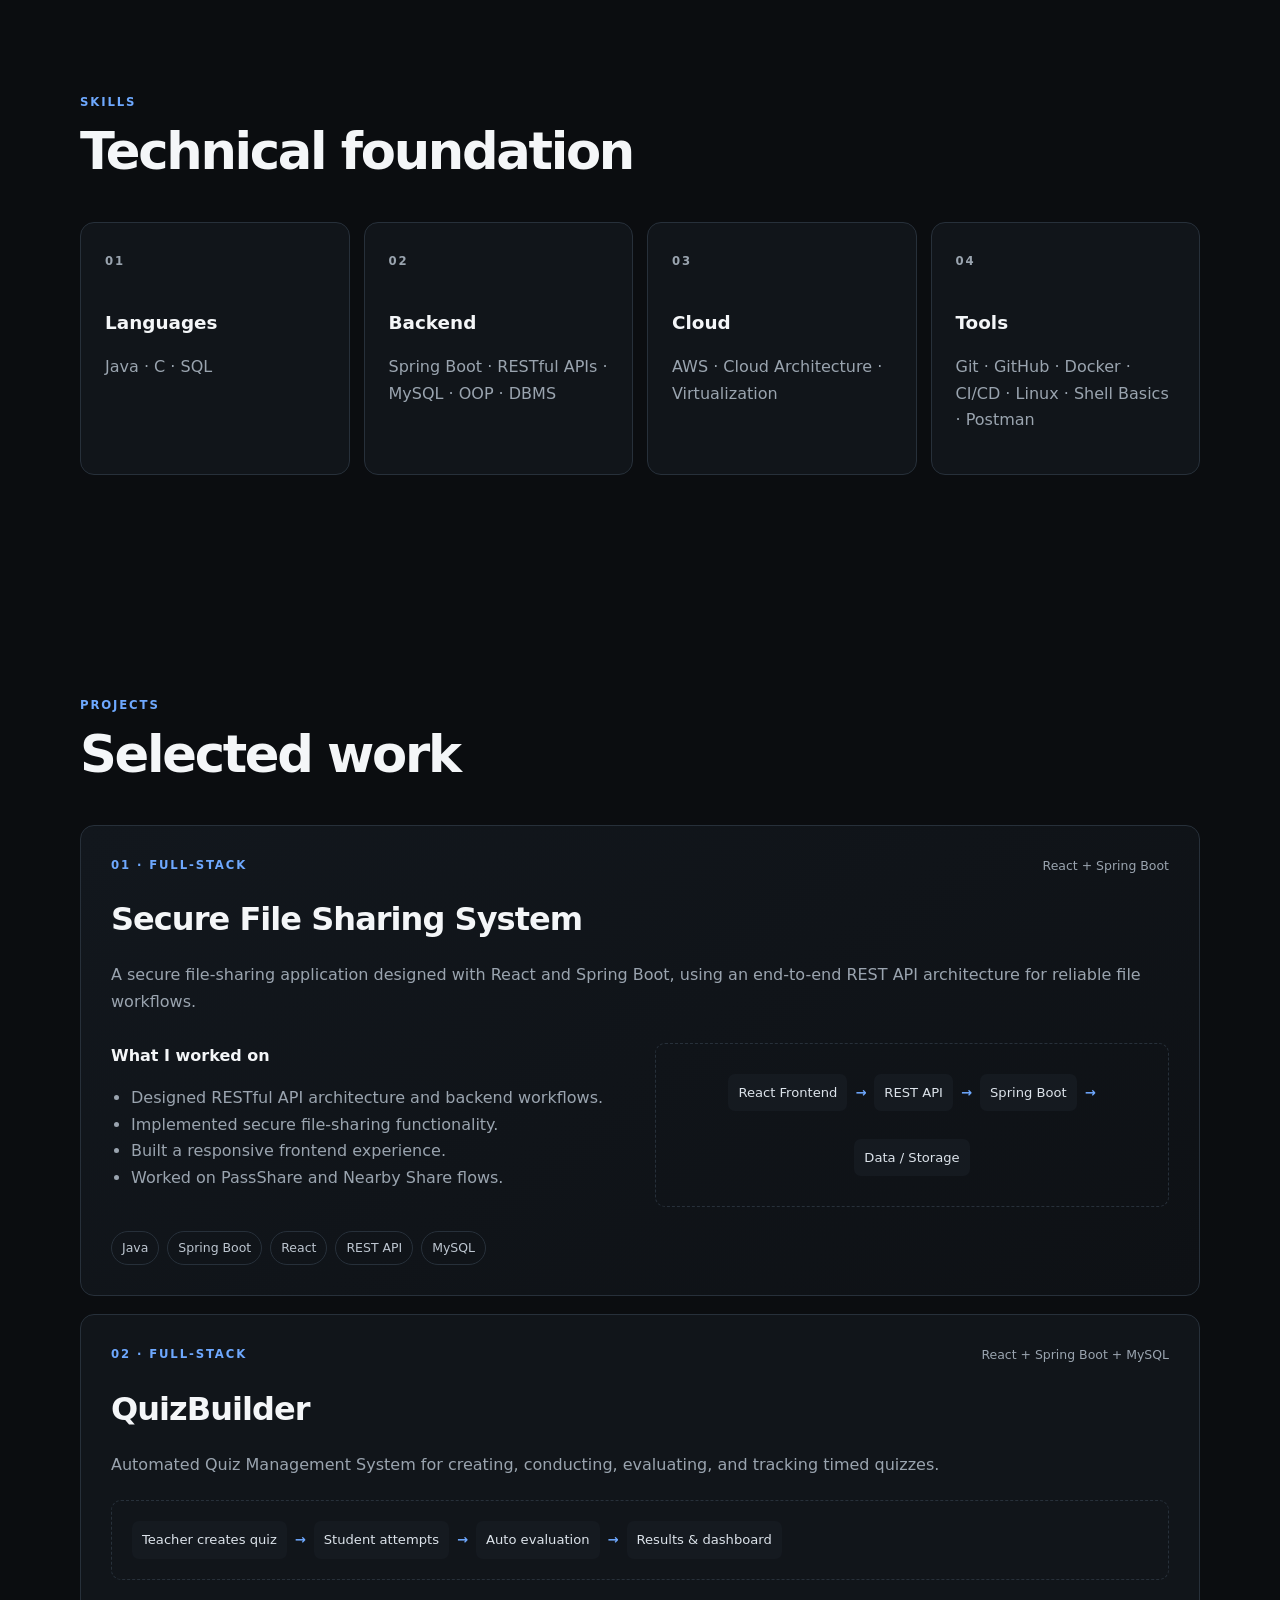
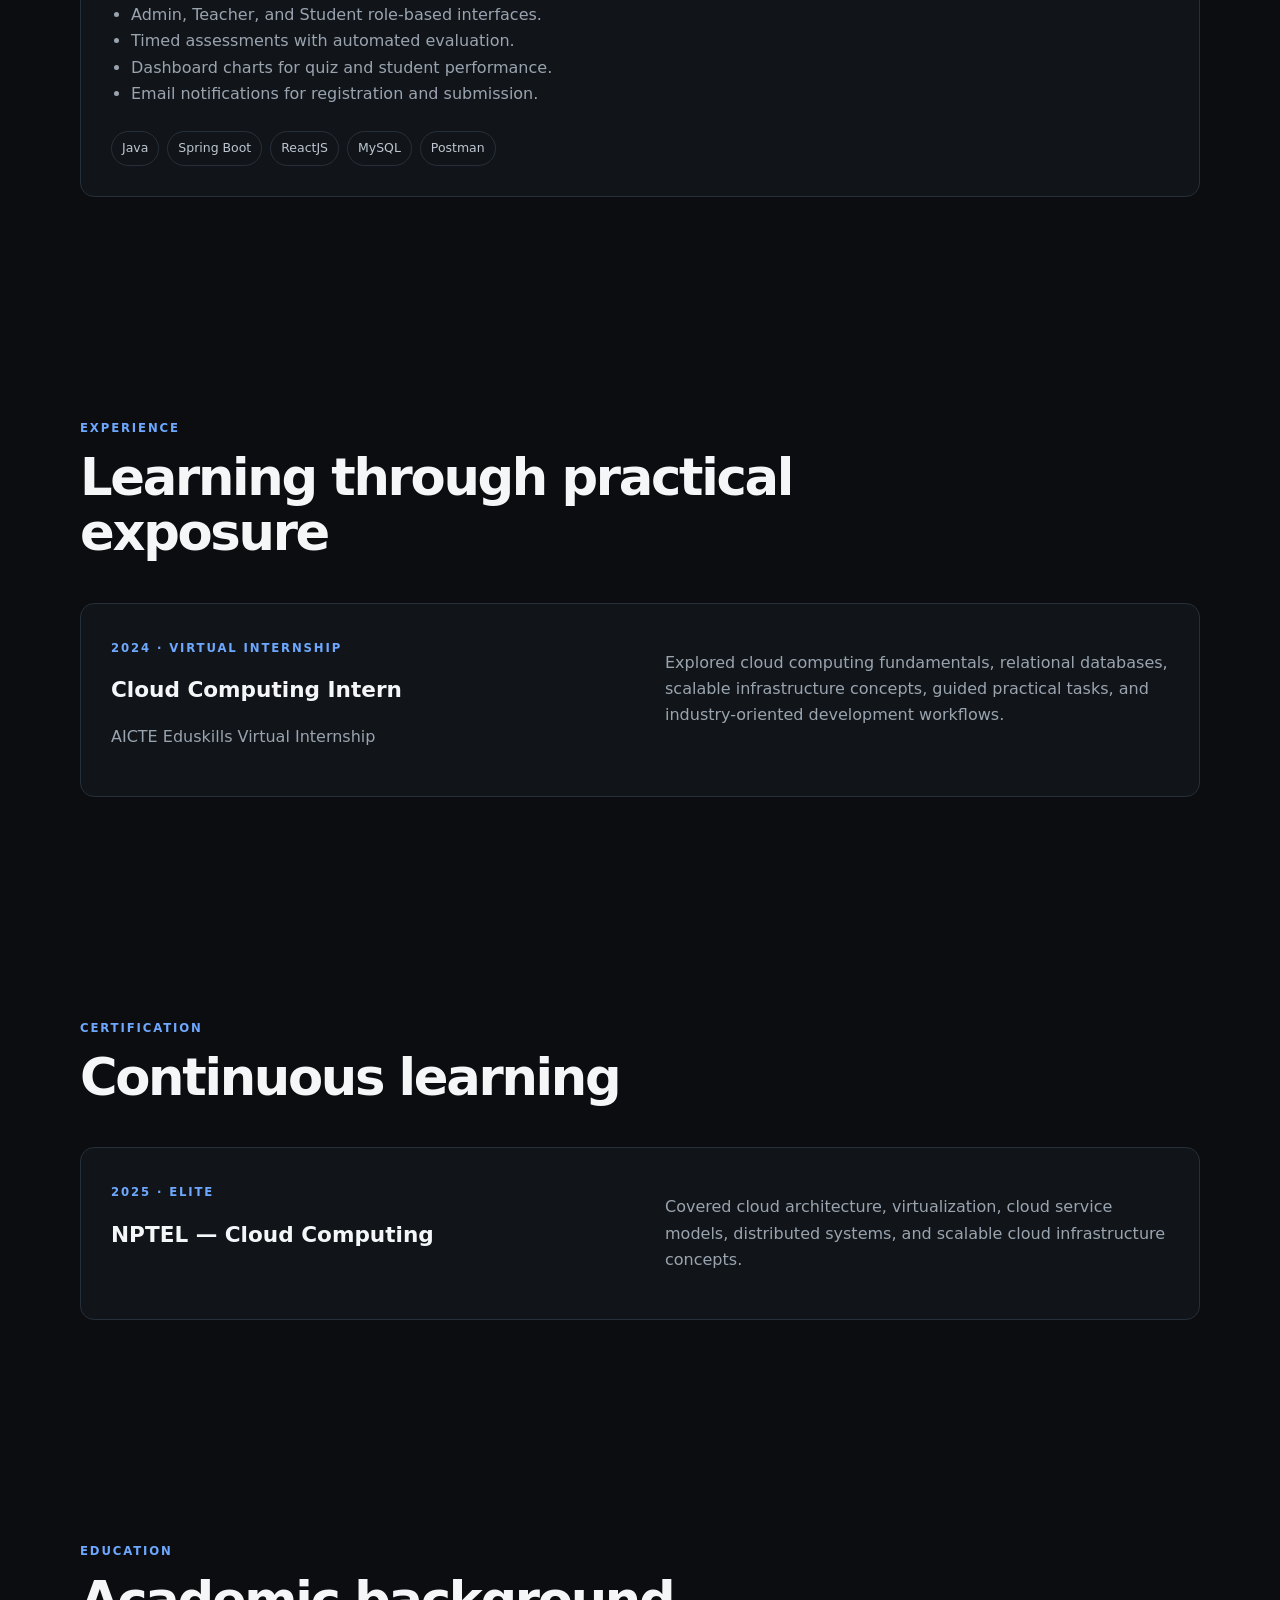
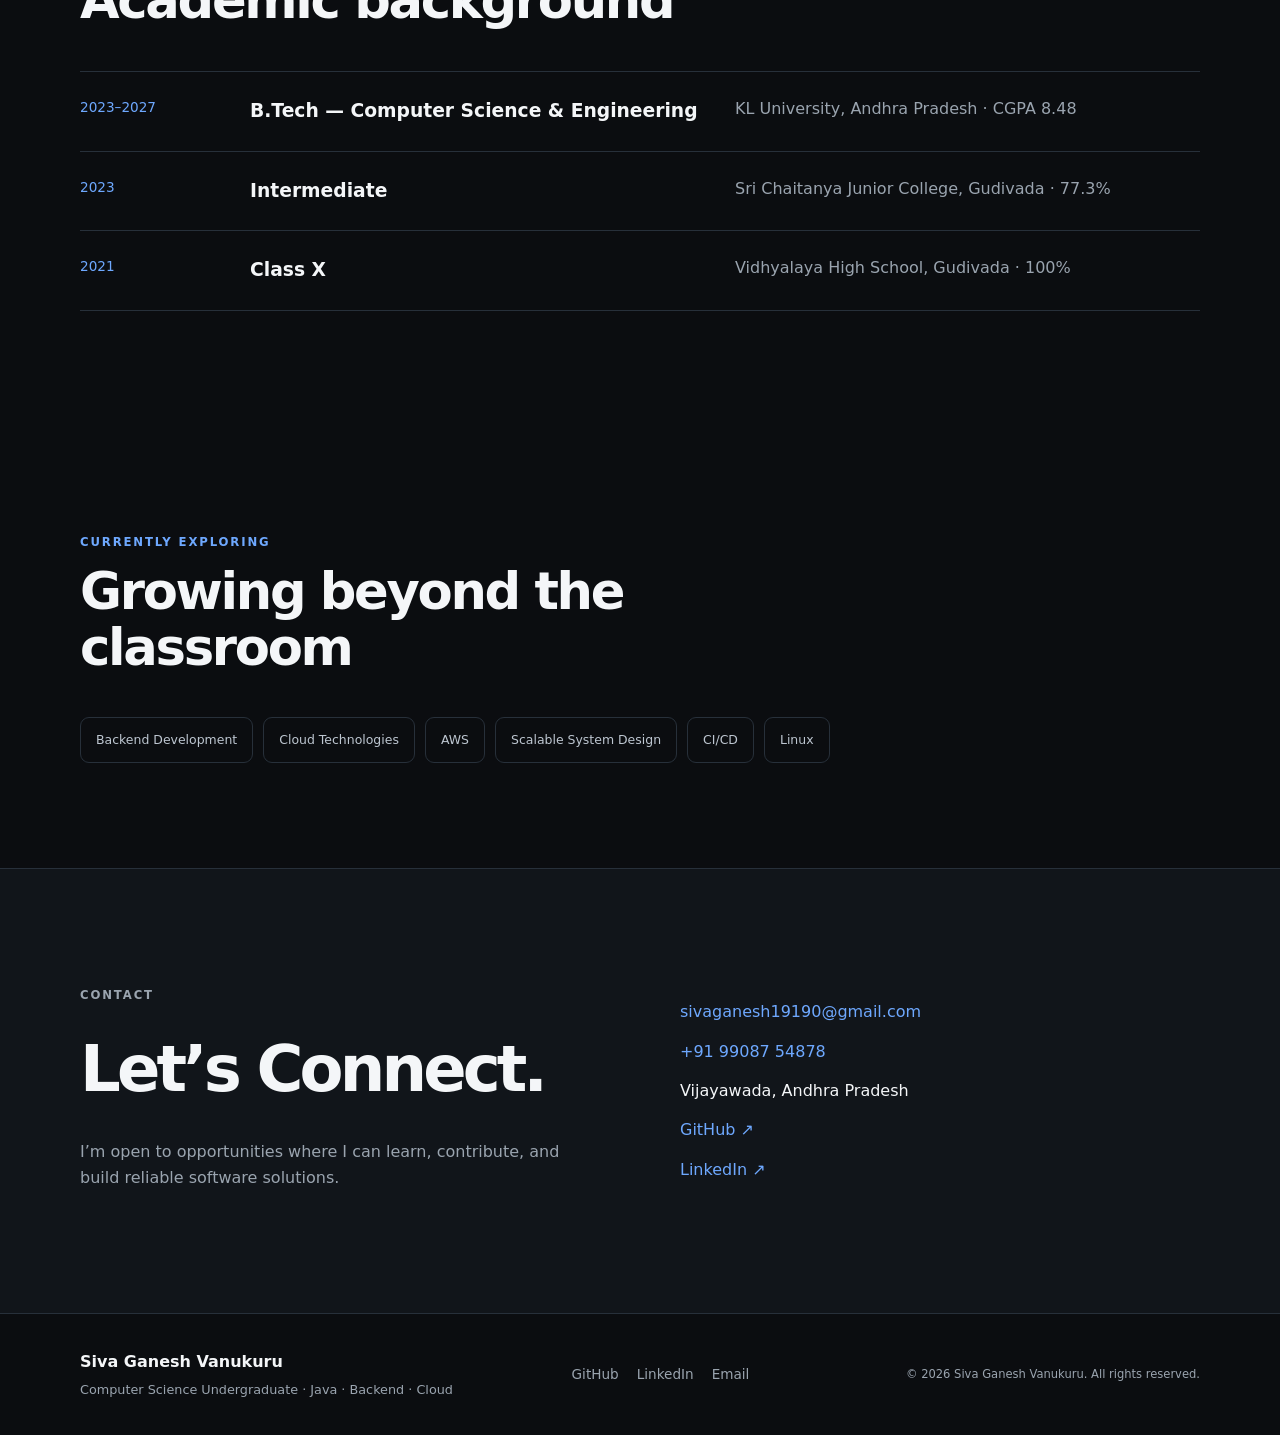
==== commit 6a48675e: "Update portfolio role to Software Engineer" ====
--- a/index.html
+++ b/index.html
@@ -12,8 +12,8 @@
   <header class="site-header">
     <nav class="nav container" aria-label="Primary navigation">
       <a class="brand" href="#home" aria-label="Siva Ganesh home">SG<span>.</span></a>
-      <button class="menu-toggle" aria-label="Open navigation" aria-expanded="false">☰</button>
-      <div class="nav-links">
+      <button class="menu-toggle" type="button" aria-label="Open navigation" aria-controls="primary-navigation" aria-expanded="false">☰</button>
+      <div class="nav-links" id="primary-navigation">
         <a href="#about">About</a>
         <a href="#skills">Skills</a>
         <a href="#projects">Projects</a>
@@ -21,7 +21,7 @@
         <a href="#certifications">Certifications</a>
         <a href="#education">Education</a>
         <a href="#contact">Contact</a>
-        <a class="nav-cta" href="resumeSG.pdf" target="_blank" rel="noopener">View Resume</a>
+        <a class="nav-cta" href="resume.html" target="_blank" rel="noopener noreferrer">View Resume</a>
       </div>
     </nav>
   </header>
@@ -35,15 +35,15 @@
         <p class="hero-text">I’m a B.Tech Computer Science student focused on Java and backend development, with foundations in SQL, OOP, data structures, problem-solving, scalable system design, and cloud technologies.</p>
         <div class="actions">
           <a class="button primary" href="#projects">View My Projects</a>
-          <a class="button secondary" href="resumeSG.pdf" target="_blank" rel="noopener">View Resume</a>
-          <a class="text-link" href="https://github.com/2300032599" target="_blank" rel="noopener">GitHub ↗</a>
+          <a class="button secondary" href="resume.html" target="_blank" rel="noopener noreferrer">View Resume</a>
+          <a class="text-link" href="https://github.com/2300032599" target="_blank" rel="noopener noreferrer">GitHub ↗</a>
         </div>
       </div>
       <div class="hero-card" aria-label="Professional focus">
         <div class="terminal-dot"><i></i><i></i><i></i></div>
         <p class="code-muted">focus.json</p>
         <pre><code>{
-  "role": "Backend Developer",
+  "role": "Software Engineer",
   "primary": ["Java", "SQL"],
   "cloud": "AWS",
   "mindset": "Build • Learn • Improve"
@@ -139,14 +139,14 @@
           <a href="mailto:sivaganesh19190@gmail.com">sivaganesh19190@gmail.com</a>
           <a href="tel:+919908754878">+91 99087 54878</a>
           <span>Vijayawada, Andhra Pradesh</span>
-          <a href="https://github.com/2300032599" target="_blank" rel="noopener">GitHub ↗</a>
-          <a href="https://www.linkedin.com/in/vanukuru-siva-ganesh-0585ab351/" target="_blank" rel="noopener">LinkedIn ↗</a>
+          <a href="https://github.com/2300032599" target="_blank" rel="noopener noreferrer">GitHub ↗</a>
+          <a href="https://www.linkedin.com/in/vanukuru-siva-ganesh-0585ab351/" target="_blank" rel="noopener noreferrer">LinkedIn ↗</a>
         </div>
       </div>
     </section>
   </main>
 
-  <footer class="footer"><div class="container footer-inner"><div><strong>Siva Ganesh Vanukuru</strong><span>Computer Science Undergraduate · Java · Backend · Cloud</span></div><div><a href="https://github.com/2300032599" target="_blank" rel="noopener">GitHub</a><a href="https://www.linkedin.com/in/vanukuru-siva-ganesh-0585ab351/" target="_blank" rel="noopener">LinkedIn</a><a href="mailto:sivaganesh19190@gmail.com">Email</a></div><small>© 2026 Siva Ganesh Vanukuru. All rights reserved.</small></div></footer>
+  <footer class="footer"><div class="container footer-inner"><div><strong>Siva Ganesh Vanukuru</strong><span>Computer Science Undergraduate · Java · Backend · Cloud</span></div><div><a href="https://github.com/2300032599" target="_blank" rel="noopener noreferrer">GitHub</a><a href="https://www.linkedin.com/in/vanukuru-siva-ganesh-0585ab351/" target="_blank" rel="noopener noreferrer">LinkedIn</a><a href="mailto:sivaganesh19190@gmail.com">Email</a></div><small>© 2026 Siva Ganesh Vanukuru. All rights reserved.</small></div></footer>
   <script src="script.js"></script>
 </body>
 </html>
--- a/styles.css
+++ b/styles.css
@@ -1 +1 @@
-:root{--bg:#0b0d10;--surface:#11151a;--surface2:#151a20;--text:#f4f6f8;--muted:#9aa4af;--line:#27303a;--accent:#6ea8fe;--max:1120px}*{box-sizing:border-box}html{scroll-behavior:smooth}body{margin:0;background:var(--bg);color:var(--text);font-family:Inter,ui-sans-serif,system-ui,-apple-system,BlinkMacSystemFont,"Segoe UI",sans-serif;line-height:1.65}a{color:inherit;text-decoration:none}.container{width:min(calc(100% - 40px),var(--max));margin:auto}.site-header{position:sticky;top:0;z-index:20;background:rgba(11,13,16,.88);backdrop-filter:blur(14px);border-bottom:1px solid rgba(39,48,58,.7)}.nav{min-height:70px;display:flex;align-items:center;justify-content:space-between}.brand{font-size:1.35rem;font-weight:800;letter-spacing:-.05em}.brand span{color:var(--accent)}.nav-links{display:flex;align-items:center;gap:22px;font-size:.9rem;color:var(--muted)}.nav-links a:hover,.text-link:hover,.contact-details a:hover{color:var(--text)}.nav-cta{border:1px solid var(--line);padding:8px 13px;border-radius:8px;color:var(--text)}.menu-toggle{display:none;background:none;border:0;color:var(--text);font-size:1.5rem}.hero{min-height:calc(100vh - 70px);display:grid;grid-template-columns:1.3fr .7fr;align-items:center;gap:70px;padding:80px 0}.eyebrow,.project-label,.code-muted,.skill-number{font-size:.73rem;letter-spacing:.16em;text-transform:uppercase;color:var(--accent);font-weight:700}.hero h1{font-size:clamp(3.2rem,7vw,6.2rem);line-height:.98;letter-spacing:-.07em;margin:18px 0}.hero h1 span{display:block}.hero-title{font-size:clamp(1.25rem,2.5vw,1.75rem);max-width:720px;margin:25px 0 14px}.hero-text{color:var(--muted);max-width:720px;font-size:1.03rem}.actions{display:flex;align-items:center;gap:18px;flex-wrap:wrap;margin-top:32px}.button{padding:12px 18px;border-radius:9px;font-weight:700;border:1px solid var(--line)}.button.primary{background:var(--text);color:var(--bg);border-color:var(--text)}.button.secondary{background:transparent}.text-link{color:var(--accent);font-weight:700}.hero-card{background:linear-gradient(145deg,var(--surface2),var(--surface));border:1px solid var(--line);border-radius:14px;padding:26px;box-shadow:0 20px 60px rgba(0,0,0,.25)}.terminal-dot{display:flex;gap:7px;margin-bottom:25px}.terminal-dot i{width:9px;height:9px;border-radius:50%;background:#46515d}.hero-card pre{overflow:auto;color:#cbd5df;font-size:.92rem}.section{padding:105px 0}.section-heading{max-width:760px;margin-bottom:42px}.section-heading h2{font-size:clamp(2rem,4vw,3.5rem);line-height:1.08;letter-spacing:-.045em;margin:12px 0}.about-grid{display:grid;grid-template-columns:1fr 1fr;gap:70px}.about-copy{font-size:1.1rem;color:var(--muted)}.info-card,.skill-card,.project-card,.timeline-card,.cert-card{border:1px solid var(--line);background:var(--surface);border-radius:14px}.info-card{padding:28px}.info-card span{font-size:.72rem;color:var(--muted);letter-spacing:.14em}.info-card h3{font-size:1.3rem;margin:16px 0 5px}.skills-grid{display:grid;grid-template-columns:repeat(4,1fr);gap:14px}.skill-card{padding:24px;min-height:190px}.skill-number{color:var(--muted)}.skill-card h3{margin:35px 0 8px;font-size:1.15rem}.skill-card p,.project-card p,.timeline-card p,.cert-card p{color:var(--muted)}.projects{display:grid;gap:18px}.project-card{padding:30px}.featured{background:linear-gradient(145deg,#12171d,#0e1115)}.project-top{display:flex;justify-content:space-between;gap:20px;color:var(--muted);font-size:.78rem}.project-card h3{font-size:2rem;letter-spacing:-.03em;margin:17px 0 8px}.project-layout{display:grid;grid-template-columns:1fr 1fr;gap:30px;margin-top:28px}.project-layout h4{margin:0}.project-layout ul,.compact-list{padding-left:20px;color:var(--muted)}.architecture,.workflow{display:flex;align-items:center;justify-content:center;gap:8px;flex-wrap:wrap;border:1px dashed var(--line);padding:20px;border-radius:10px;color:#dce3ea;font-size:.82rem}.architecture span,.workflow span{background:var(--surface2);padding:8px 10px;border-radius:7px}.architecture b,.workflow b{color:var(--accent)}.workflow{justify-content:flex-start;margin:22px 0}.tags{display:flex;gap:8px;flex-wrap:wrap;margin-top:24px}.tags span,.explore-grid span{border:1px solid var(--line);padding:6px 10px;border-radius:999px;color:#bdc6d0;font-size:.78rem}.timeline-card,.cert-card{display:grid;grid-template-columns:1fr 1fr;gap:50px;padding:30px}.timeline-card h3,.cert-card h3{margin:12px 0 0;font-size:1.35rem}.education-list{border-top:1px solid var(--line)}.education-list>div{display:grid;grid-template-columns:150px 1fr 1fr;gap:20px;padding:24px 0;border-bottom:1px solid var(--line)}.education-list span{color:var(--accent);font-size:.85rem}.education-list h3,.education-list p{margin:0}.education-list p{color:var(--muted)}.explore-grid{display:flex;gap:10px;flex-wrap:wrap}.explore-grid span{border-radius:9px;padding:12px 15px}.contact{background:var(--surface);border-top:1px solid var(--line);border-bottom:1px solid var(--line)}.contact-inner{display:grid;grid-template-columns:1fr 1fr;gap:80px}.contact-inner h2{font-size:clamp(2.5rem,5vw,4.5rem);letter-spacing:-.06em;margin:12px 0}.contact-inner p{color:var(--muted);max-width:550px}.contact-details{display:flex;flex-direction:column;gap:13px;justify-content:center}.contact-details a{color:var(--accent)}.muted{color:var(--muted);font-size:.9rem}.footer{padding:35px 0;color:var(--muted)}.footer-inner{display:grid;grid-template-columns:1.5fr 1fr auto;align-items:center;gap:20px}.footer strong,.footer span{display:block}.footer strong{color:var(--text)}.footer span{font-size:.8rem;margin-top:4px}.footer a{margin-right:18px;font-size:.85rem}.footer small{font-size:.72rem}.reveal{opacity:0;transform:translateY(18px);transition:opacity .65s ease,transform .65s ease}.reveal.visible{opacity:1;transform:none}@media(max-width:900px){.nav-links{display:none;position:absolute;left:20px;right:20px;top:70px;background:var(--surface);border:1px solid var(--line);border-radius:10px;padding:18px;flex-direction:column;align-items:flex-start}.nav-links.open{display:flex}.menu-toggle{display:block}.hero,.about-grid,.project-layout,.timeline-card,.cert-card,.contact-inner{grid-template-columns:1fr}.hero{padding:70px 0;gap:40px}.skills-grid{grid-template-columns:1fr 1fr}.education-list>div{grid-template-columns:110px 1fr}}@media(max-width:600px){.container{width:min(calc(100% - 28px),var(--max))}.section{padding:75px 0}.hero h1{font-size:3.3rem}.skills-grid{grid-template-columns:1fr}.project-card{padding:22px}.project-top{flex-direction:column;gap:7px}.education-list>div{grid-template-columns:1fr;gap:6px}.footer-inner{grid-template-columns:1fr}.hero-card{padding:18px}.architecture{justify-content:flex-start}.nav-links{left:14px;right:14px}}
+:root{--bg:#0b0d10;--surface:#11151a;--surface2:#151a20;--text:#f4f6f8;--muted:#9aa4af;--line:#27303a;--accent:#6ea8fe;--max:1120px}*{box-sizing:border-box}html{scroll-behavior:smooth}body{margin:0;background:var(--bg);color:var(--text);font-family:Inter,ui-sans-serif,system-ui,-apple-system,BlinkMacSystemFont,"Segoe UI",sans-serif;line-height:1.65}a{color:inherit;text-decoration:none}.container{width:min(calc(100% - 40px),var(--max));margin:auto}.site-header{position:sticky;top:0;z-index:20;background:rgba(11,13,16,.88);backdrop-filter:blur(14px);border-bottom:1px solid rgba(39,48,58,.7)}.nav{min-height:70px;display:flex;align-items:center;justify-content:space-between}.brand{font-size:1.35rem;font-weight:800;letter-spacing:-.05em}.brand span{color:var(--accent)}.nav-links{display:flex;align-items:center;gap:22px;font-size:.9rem;color:var(--muted)}.nav-links a:hover,.text-link:hover,.contact-details a:hover{color:var(--text)}.nav-cta{border:1px solid var(--line);padding:8px 13px;border-radius:8px;color:var(--text)}.menu-toggle{display:none;background:none;border:0;color:var(--text);font-size:1.5rem}.hero{min-height:calc(100vh - 70px);display:grid;grid-template-columns:1.3fr .7fr;align-items:center;gap:70px;padding:80px 0}.eyebrow,.project-label,.code-muted,.skill-number{font-size:.73rem;letter-spacing:.16em;text-transform:uppercase;color:var(--accent);font-weight:700}.hero h1{font-size:clamp(3.2rem,7vw,6.2rem);line-height:.98;letter-spacing:-.07em;margin:18px 0}.hero h1 span{display:block}.hero-title{font-size:clamp(1.25rem,2.5vw,1.75rem);max-width:720px;margin:25px 0 14px}.hero-text{color:var(--muted);max-width:720px;font-size:1.03rem}.actions{display:flex;align-items:center;gap:18px;flex-wrap:wrap;margin-top:32px}.button{padding:12px 18px;border-radius:9px;font-weight:700;border:1px solid var(--line)}.button.primary{background:var(--text);color:var(--bg);border-color:var(--text)}.button.secondary{background:transparent}.text-link{color:var(--accent);font-weight:700}.hero-card{background:linear-gradient(145deg,var(--surface2),var(--surface));border:1px solid var(--line);border-radius:14px;padding:26px;box-shadow:0 20px 60px rgba(0,0,0,.25)}.terminal-dot{display:flex;gap:7px;margin-bottom:25px}.terminal-dot i{width:9px;height:9px;border-radius:50%;background:#46515d}.hero-card pre{overflow:auto;color:#cbd5df;font-size:.92rem}.section{padding:105px 0}.section-heading{max-width:760px;margin-bottom:42px}.section-heading h2{font-size:clamp(2rem,4vw,3.5rem);line-height:1.08;letter-spacing:-.045em;margin:12px 0}.about-grid{display:grid;grid-template-columns:1fr 1fr;gap:70px}.about-copy{font-size:1.1rem;color:var(--muted)}.info-card,.skill-card,.project-card,.timeline-card,.cert-card{border:1px solid var(--line);background:var(--surface);border-radius:14px}.info-card{padding:28px}.info-card span{font-size:.72rem;color:var(--muted);letter-spacing:.14em}.info-card h3{font-size:1.3rem;margin:16px 0 5px}.skills-grid{display:grid;grid-template-columns:repeat(4,1fr);gap:14px}.skill-card{padding:24px;min-height:190px}.skill-number{color:var(--muted)}.skill-card h3{margin:35px 0 8px;font-size:1.15rem}.skill-card p,.project-card p,.timeline-card p,.cert-card p{color:var(--muted)}.projects{display:grid;gap:18px}.project-card{padding:30px}.featured{background:linear-gradient(145deg,#12171d,#0e1115)}.project-top{display:flex;justify-content:space-between;gap:20px;color:var(--muted);font-size:.78rem}.project-card h3{font-size:2rem;letter-spacing:-.03em;margin:17px 0 8px}.project-layout{display:grid;grid-template-columns:1fr 1fr;gap:30px;margin-top:28px}.project-layout h4{margin:0}.project-layout ul,.compact-list{padding-left:20px;color:var(--muted)}.architecture,.workflow{display:flex;align-items:center;justify-content:center;gap:8px;flex-wrap:wrap;border:1px dashed var(--line);padding:20px;border-radius:10px;color:#dce3ea;font-size:.82rem}.architecture span,.workflow span{background:var(--surface2);padding:8px 10px;border-radius:7px}.architecture b,.workflow b{color:var(--accent)}.workflow{justify-content:flex-start;margin:22px 0}.tags{display:flex;gap:8px;flex-wrap:wrap;margin-top:24px}.tags span,.explore-grid span{border:1px solid var(--line);padding:6px 10px;border-radius:999px;color:#bdc6d0;font-size:.78rem}.timeline-card,.cert-card{display:grid;grid-template-columns:1fr 1fr;gap:50px;padding:30px}.timeline-card h3,.cert-card h3{margin:12px 0 0;font-size:1.35rem}.education-list{border-top:1px solid var(--line)}.education-list>div{display:grid;grid-template-columns:150px 1fr 1fr;gap:20px;padding:24px 0;border-bottom:1px solid var(--line)}.education-list span{color:var(--accent);font-size:.85rem}.education-list h3,.education-list p{margin:0}.education-list p{color:var(--muted)}.explore-grid{display:flex;gap:10px;flex-wrap:wrap}.explore-grid span{border-radius:9px;padding:12px 15px}.contact{background:var(--surface);border-top:1px solid var(--line);border-bottom:1px solid var(--line)}.contact-inner{display:grid;grid-template-columns:1fr 1fr;gap:80px}.contact-inner h2{font-size:clamp(2.5rem,5vw,4.5rem);letter-spacing:-.06em;margin:12px 0}.contact-inner p{color:var(--muted);max-width:550px}.contact-details{display:flex;flex-direction:column;gap:13px;justify-content:center}.contact-details a{color:var(--accent)}.muted{color:var(--muted);font-size:.9rem}.footer{padding:35px 0;color:var(--muted)}.footer-inner{display:grid;grid-template-columns:1.5fr 1fr auto;align-items:center;gap:20px}.footer strong,.footer span{display:block}.footer strong{color:var(--text)}.footer span{font-size:.8rem;margin-top:4px}.footer a{margin-right:18px;font-size:.85rem}.footer small{font-size:.72rem}.js .reveal{opacity:0;transform:translateY(18px);transition:opacity .65s ease,transform .65s ease}.js .reveal.visible{opacity:1;transform:none}@media(max-width:900px){.nav-links{display:none;position:absolute;left:20px;right:20px;top:70px;background:var(--surface);border:1px solid var(--line);border-radius:10px;padding:18px;flex-direction:column;align-items:flex-start}.nav-links.open{display:flex}.menu-toggle{display:block}.hero,.about-grid,.project-layout,.timeline-card,.cert-card,.contact-inner{grid-template-columns:1fr}.hero{padding:70px 0;gap:40px}.skills-grid{grid-template-columns:1fr 1fr}.education-list>div{grid-template-columns:110px 1fr}}@media(max-width:600px){.container{width:min(calc(100% - 28px),var(--max))}.section{padding:75px 0}.hero h1{font-size:3.3rem}.skills-grid{grid-template-columns:1fr}.project-card{padding:22px}.project-top{flex-direction:column;gap:7px}.education-list>div{grid-template-columns:1fr;gap:6px}.footer-inner{grid-template-columns:1fr}.hero-card{padding:18px}.architecture{justify-content:flex-start}.nav-links{left:14px;right:14px}}
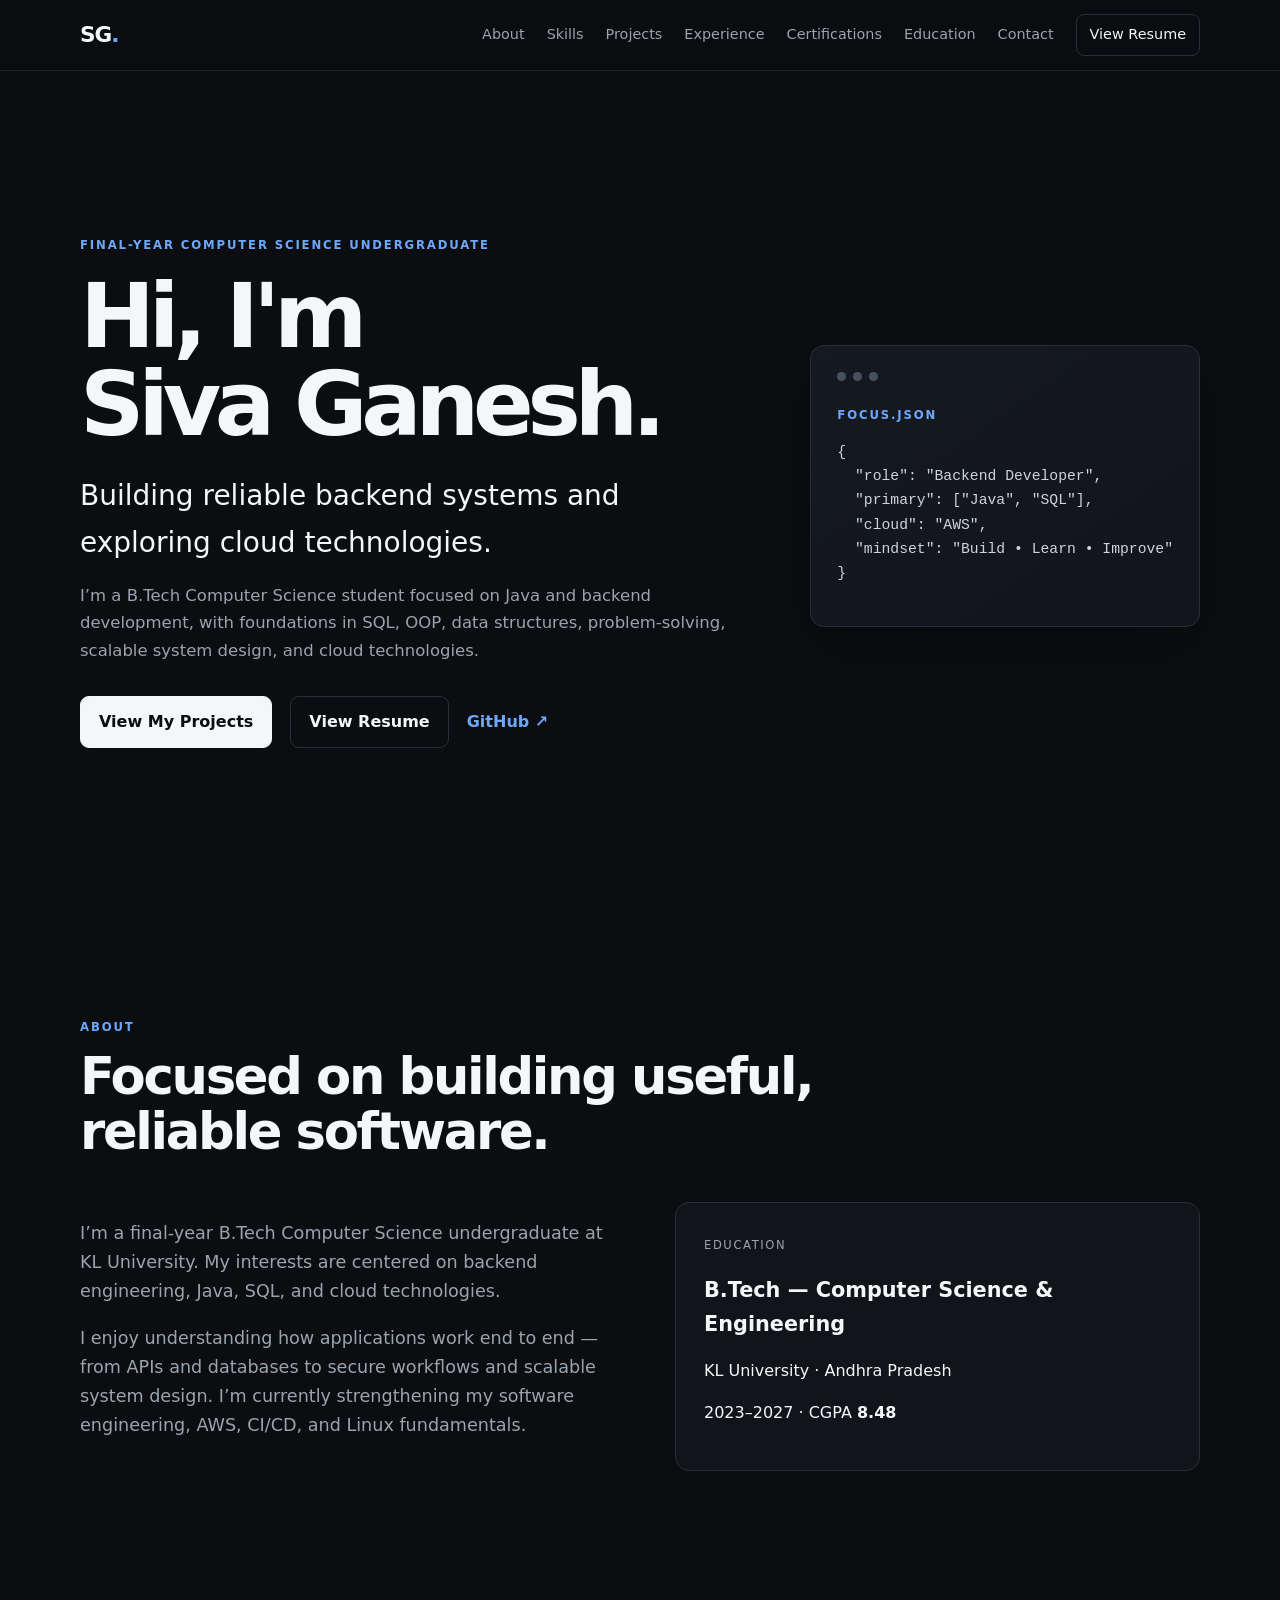
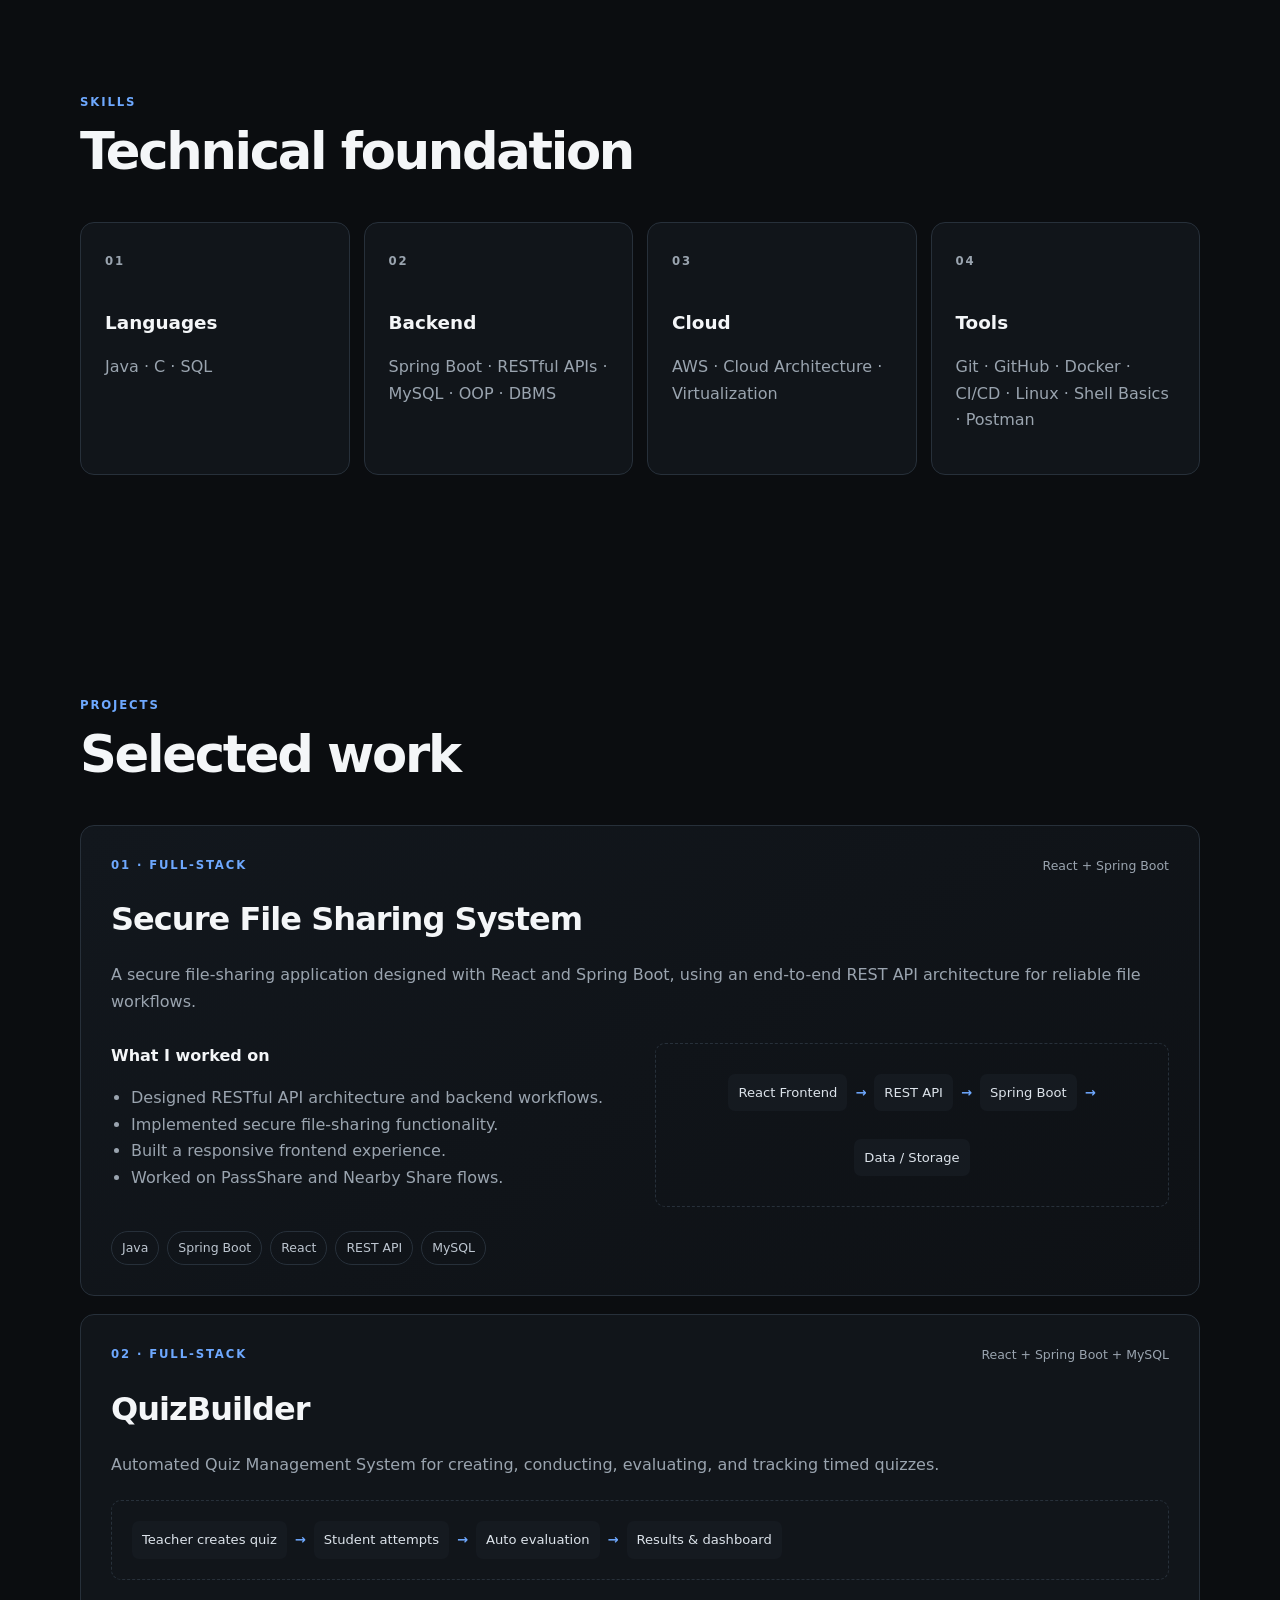
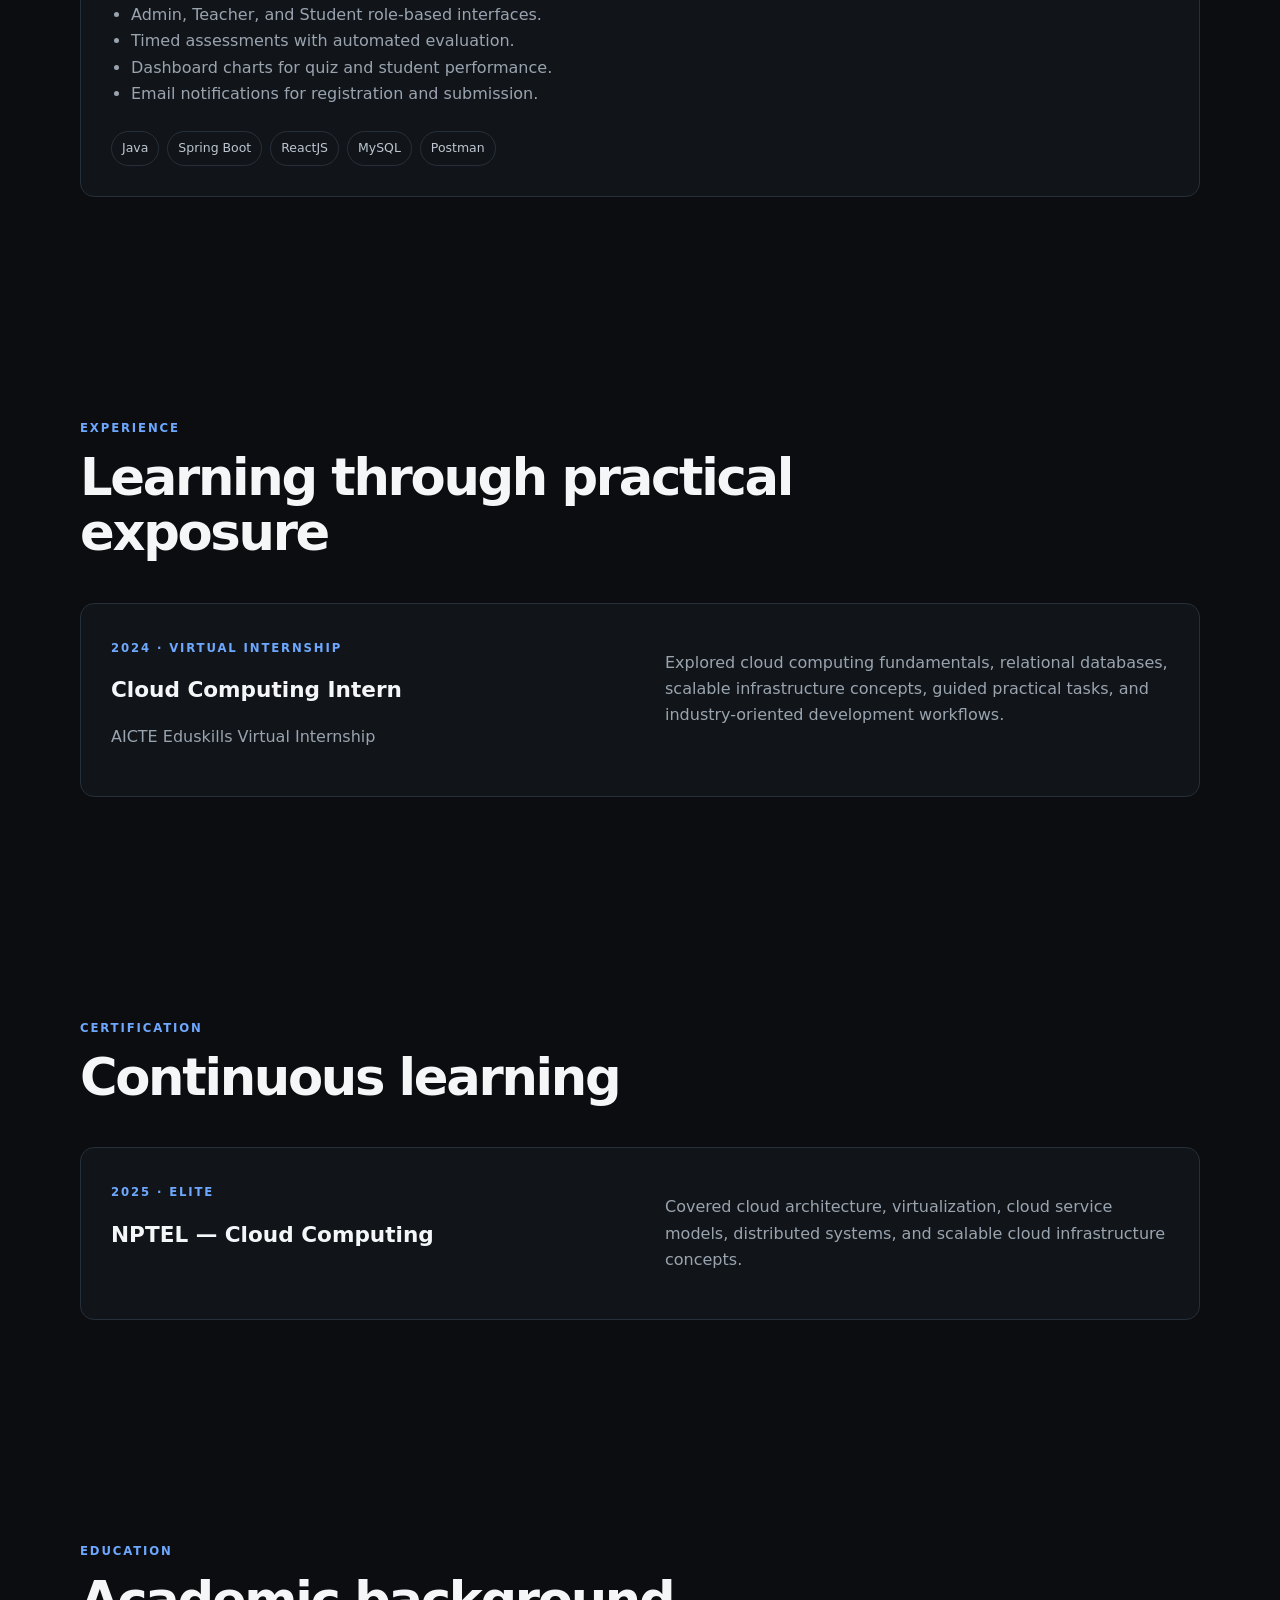
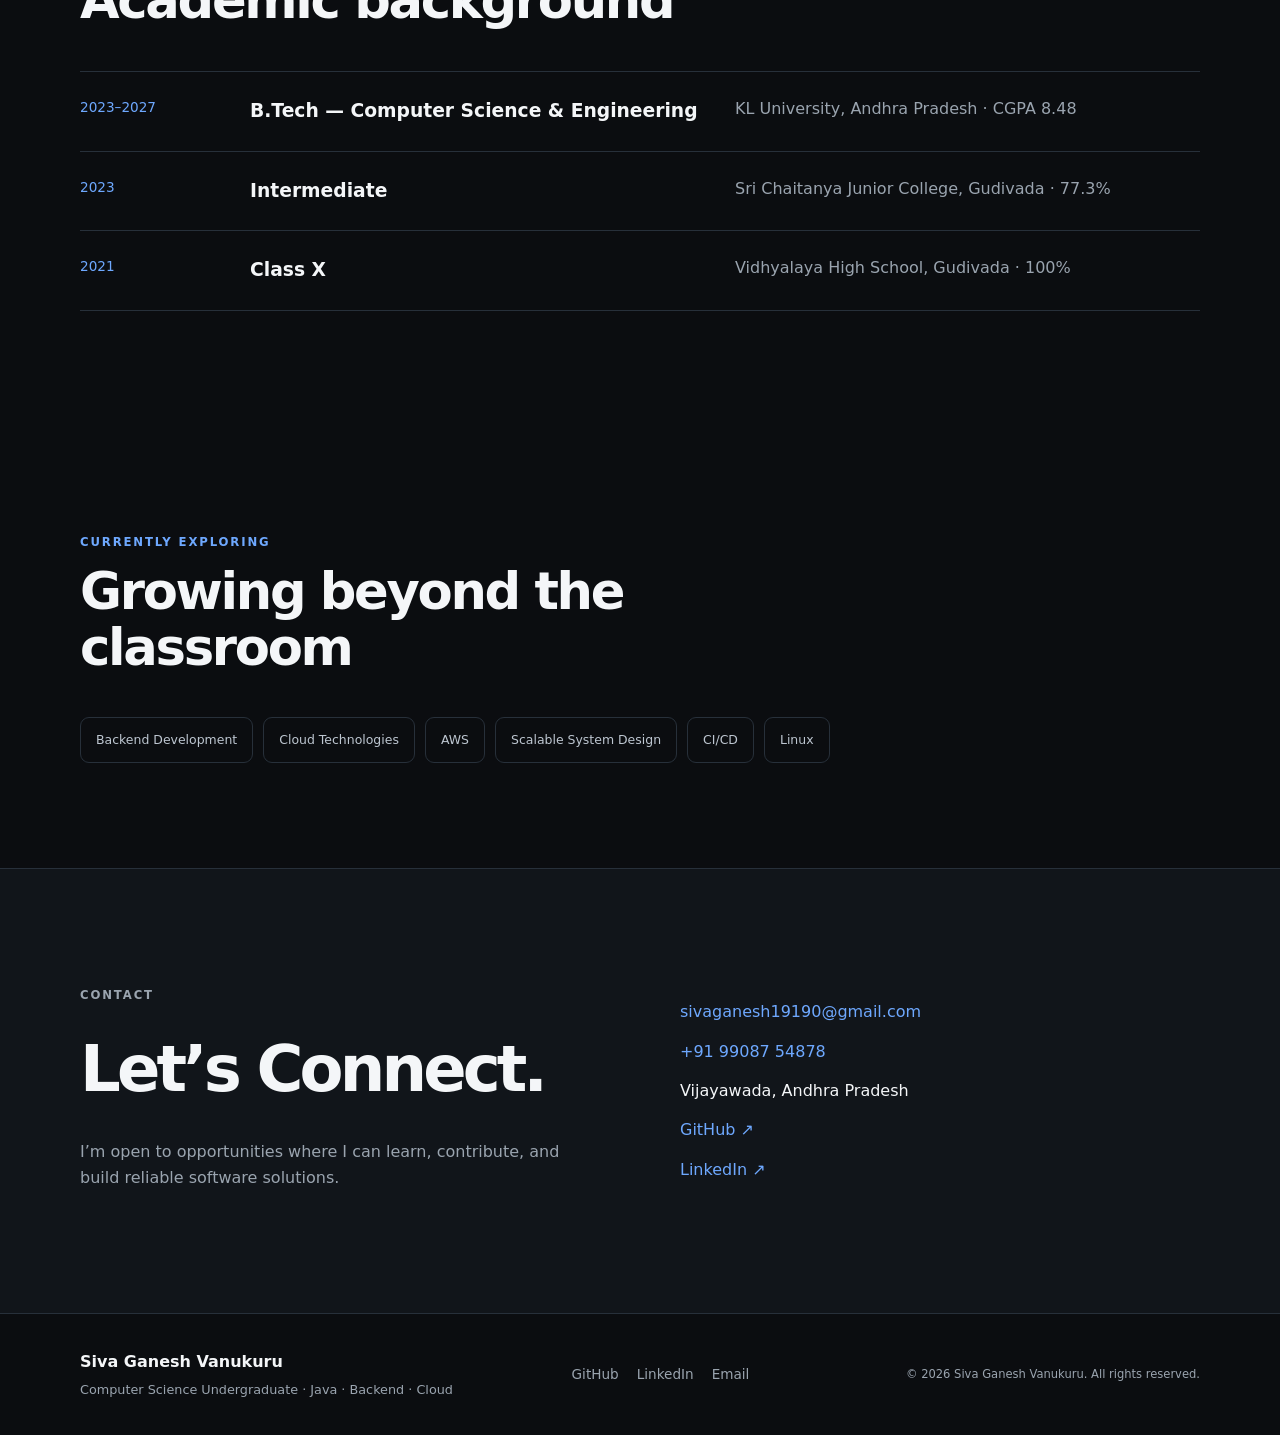
==== commit e8a2cad5: "Restore previous Backend Developer portfolio role" ====
--- a/index.html
+++ b/index.html
@@ -43,7 +43,7 @@
         <div class="terminal-dot"><i></i><i></i><i></i></div>
         <p class="code-muted">focus.json</p>
         <pre><code>{
-  "role": "Software Engineer",
+  "role": "Backend Developer",
   "primary": ["Java", "SQL"],
   "cloud": "AWS",
   "mindset": "Build • Learn • Improve"
